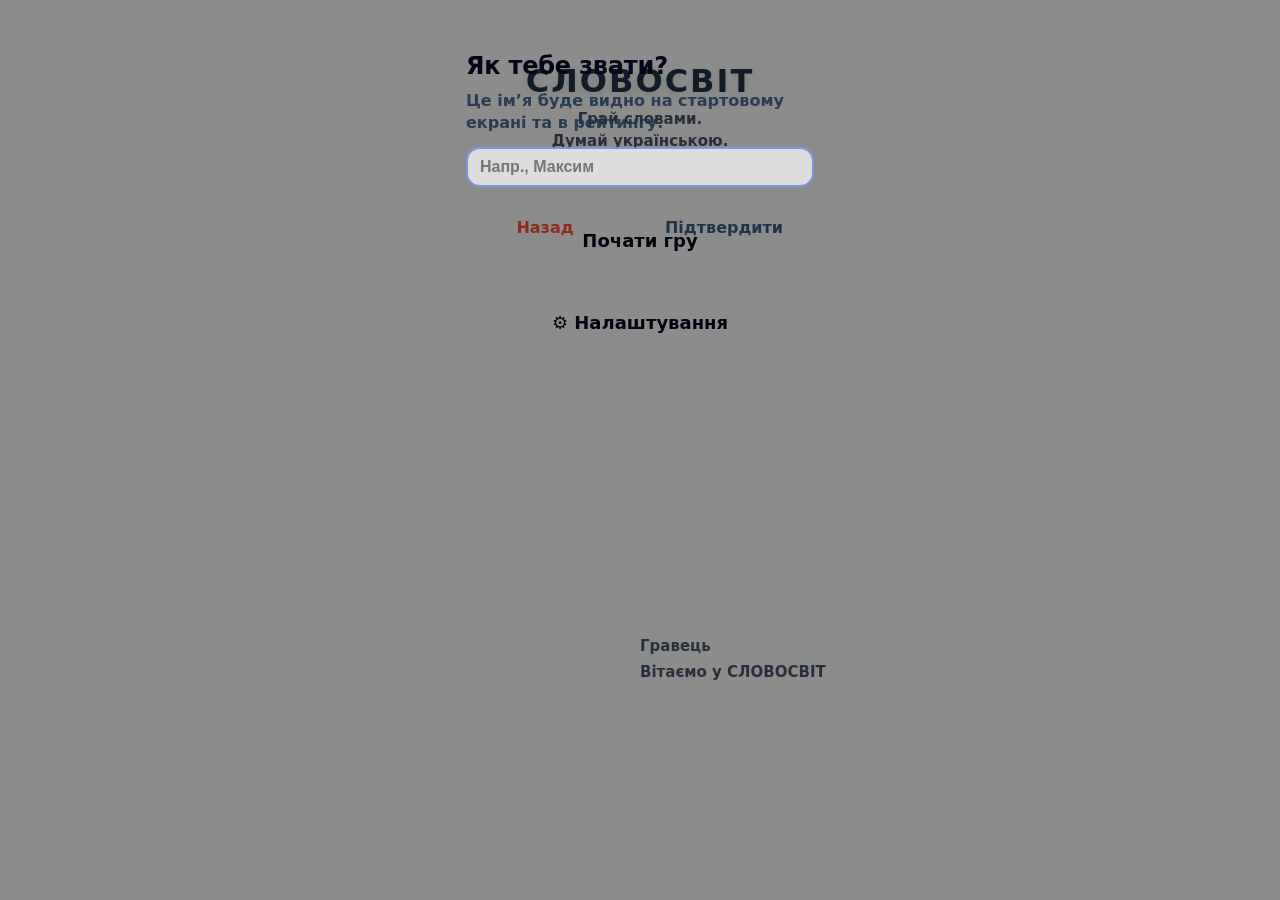
==== index.html @ c2bd30cd "Add files via upload" ====
<!DOCTYPE html>
<html lang="uk">

<head>
  
  <link rel="manifest" href="manifest.json">
  <link rel="icon" href="icon-192-v2.png">
  <link rel="apple-touch-icon" href="icon-192-v2.png">
  <meta name="theme-color" content="#111111">
  <meta name="viewport" content="width=device-width, initial-scale=1, viewport-fit=cover">
  <meta name="mobile-web-app-capable" content="yes">
  <meta name="apple-mobile-web-app-status-bar-style" content="black">
  <meta charset="UTF-8">
  <title>СЛОВОСВІТ</title>
   <link rel="stylesheet" href="./style.css">
</head>

<body>
  <main class="app" aria-label="СЛОВОСВІТ — гра з пошуку слів">
   
    <section id="menu-screen" class="screen active" aria-label="Головне меню">
      <div class="game-wrapper">

       
        <header class="menu-header">
          <div class="ornament ornament-top"></div>

          <h1 class="title">СЛОВОСВІТ</h1>

          <p class="subtitle line1">Грай словами.</p>
          <p class="subtitle line2">Думай українською.</p>
        </header>

        <nav class="menu-actions" aria-label="Меню дій">
          <div class="ornament"></div>

          <button id="startGameBtn" type="button" class="menu-btn primary">Почати гру</button>
          <button id="settingsBtn" type="button" class="menu-btn ghost"><span class="icon">⚙</span>
            Налаштування</button>
          <div class="ornament"></div>

        </nav>


       
        <section class="profile-card" aria-label="Профіль">

          <img src="./assets/ui/house.png" alt="" class="profile-house">

          <div class="profile-text">
            <div class="profile-name" id="playerName">Гравець</div>
            <div class="profile-sub">Вітаємо у СЛОВОСВІТ</div>
          </div>

        </section>


        <div class="ornament ornament-bottom"></div>
      </div>
    </section>



    <section id="game-screen" class="screen">
      <div class="game-wrapper">
       
        <header class="panel top-bar">

          <div class="top-left">
            <button class="menu-btn chip top-mini">Меню</button>
            <ul class="dropdown">
              <li><button id="continueGameBtn" class="btn">▶ Продовжити гру</button></li>
<li><button id="retryLevelBtn" class="btn">🔄 Спробувати ще раз</button></li>
<li><button id="openSettingsFromGameBtn" class="btn">⚙ Налаштування</button></li>
<li><button id="exitBtn" class="exit-btn">🚪 Вийти</button></li>
            </ul>


          </div>
          <div class="level">
            Рівень&nbsp;<strong id="levelNum">1</strong>
          </div>


          <div class="top-right">
            <div class="coins-menu">
              <button class="coins-btn menu-btn chip top-mini">💰 <span id="coins">200</span></button>
              <ul class="dropdown">

<li><button id="continueGameBtnCoins" class="btn">▶ Продовжити гру</button></li>

<li><button id="hintBtn" class="btn">Підказка 1 літера - 40💰</button></li>

<li><button id="hintWordBtn" class="btn">Підказка слово - 100💰</button></li>

<li><button id="shopBtn" class="btn">Магазин</button></li>


</ul>


              <div id="shopModal" class="shop-pop hidden">
                <div class="shop-pop-card">
                  <h3>Гаманець</h3>

                  <div class="shop-list">
                    <button type="button" class="btn shop-pack" data-coins="100">
                      +100 💰
                    </button>

                    <button type="button" class="btn shop-pack" data-coins="500">
                      +500 💰
                    </button>

                    <button type="button" class="btn shop-pack" data-coins="1000">
                      +1000 💰
                    </button>
                  </div>

                  <div class="modal-actions">
                    <button id="closeShopBtn" type="button" class="exit-btn">Вийти</button>

                  </div>



                </div>
              </div>
        </header>

      
        <div class="panel goal" id="goalBlock">
          <div id="goalText" class="goal-row">
            <span class="goal-left">⏱ Знайди <strong>5 слів</strong> за</span>
            <span id="timer" class="goal-timer">02:00</span>
            <span class="goal-right">+50💰</span>
          </div>

        </div>


        <div id="bonusWordNotice" class="bonus-word-notice"></div>
        <div class="goal-ornament" aria-hidden="true">
          <div class="goal-ornament__track">
            ✦ ✦ ✦
            <span class="sep" id="gridSep">•</span>
            ✦ ✦ ✦
          </div>
        </div>

        <div class="game-card">
          <div id="grid" class="grid"></div>
        </div>

        <div class="goal-stats">
          <div class="stat">⭐ Бонусних слів: <strong id="bonusWordsFound">0</strong></div>
          <div class="stat">💰 Монет: <strong id="coinsEarned">0</strong></div>
        </div>


      
        <div class="ad-space">
          <div class="ticker">
            <div class="ticker__track" id="adTickerTrack">
              <span>Ходила на сповідь до священика, навіть не довелось нічого розказувати. Він на мене вже давно
                підписаний.</span>
              <span>Стоять дві блондинки на зупинці, чекають трамвай. Одна каже до іншої: – Ти на який чекаєш? – На 3, а
                ти? – На 6. Тут під’їжджає 63. Блондинки зраділи і одна каже до другої: – Класно поїдемо разом!</span>
              <span>Любий, ти чому нічого не робиш? — Все, що не робиться – все на краще!</span>
              <span>Купила своєму чоловікові костюм-трійку: труси і дві шкарпетки. Люблю його, заразу… балую!</span>
              <span>Я настільки лінивий, що навіть у моєму «списку справ» лише один пункт: «Зробити список
                справ».</span>
              <span>В нашій сім’ї зарядкою займаються лише мобільні телефони…</span>
              <span>Тату у нас сьогодні в школі скорочені батьківські збори. – Що значить скорочені? – Ти, я і
                директор.</span>
            </div>
          </div>
        </div>

      </div>
    </section>

  
    <section id="result-screen" class="screen" aria-label="Результат рівня">
      <div class="game-wrapper">
        <div class="result-wrapper">

          <div class="result-title">
            <div class="result-title-main">🏆 Ви зробили це!</div>
            <div class="result-level-done">Рівень <strong id="resultLevelNum">1</strong> завершено</div>
          </div>

          <div class="result-stats">
            <div class="row"><span>⏱ Час:</span> <strong id="resultTime">00:00</strong></div>
            <div class="row"><span>🔎 Слів знайдено:</span> <strong id="resultFound">0</strong></div>
            <div class="row"><span>💰 Монет отримано:</span> <strong id="resultEarned">0</strong></div>
          </div>

          <div class="result-actions">
            <button id="resultNextBtn" class="menu-btn primary result-big">
              Наступний рівень <strong id="resultNextLevelNum">2</strong>
            </button>
            <button id="resultRetryBtn" class="menu-btn ghost result-secondary">
              Спробувати ще раз (<span id="resultRetryLevelNum">1</span>)
            </button>
            <button id="resultExitBtn" class="exit-btn">Вийти</button>
          </div>

        </div>

        <div class="ad-space"></div>
    </section>

    </main>

    <audio id="bgm" preload="auto"></audio>

    <script type="module" src="./main.js"></script>

  <div id="nameModal" class="modal hidden" role="dialog" aria-modal="true" aria-label="Введіть ім’я">
    <div class="modal-card">
      <h3>Як тебе звати?</h3>
      <p>Це ім’я буде видно на стартовому екрані та в рейтингу.</p>

      <input id="nameInput" type="text" placeholder="Напр., Максим" maxlength="20" />
      <div class="modal-actions">
        <button id="cancelNameBtn" type="button" class="exit-btn">Назад</button>

        <button id="saveNameBtn" class="confirm-btn">Підтвердити</button>
      </div>
    </div>

  </div>

  <div id="howToPlayModal" class="modal hidden" role="dialog" aria-modal="true" aria-label="Як грати">
    <div class="modal-card">
      <h3>Як грати</h3>

      <p><strong>СЛОВОСВІТ</strong> — знайди всі зашифровані слова на полі.</p>

      <p>
        Веди по <strong>сусідніх літерах</strong> (без діагоналей),
        слово може згинатися “змійкою”.
      </p>

      <p>
        <strong>Додаткові слова</strong> дають бонус-монети —
        використай їх на підказки.
      </p>

      <div class="modal-actions">
        <button id="closeHowToPlayBtn" type="button" class="exit-btn">Назад</button>
      </div>
    </div>
  </div>


  <div id="settingsModal" class="modal hidden" role="dialog" aria-modal="true" aria-label="Налаштування">
    <div class="modal-card">
      <h3>Налаштування</h3>
      <p>Налаштуй гру під себе.</p>
      <button id="installBtn" type="button" class="menu-btn ghost">
        📲 Додати на екран
      </button>

      <div class="settings-list">
  <button id="levelsBtn" type="button" class="btn">🎡 Рівні</button>
  <button id="changeNameBtn" type="button" class="btn">🙂 Змінити ім’я</button>
  <button id="soundMenuBtn" type="button" class="btn">🔊 Звуки</button>
  <button id="howToPlayBtn" type="button" class="btn">❓ Як грати</button>
  <button id="progressBtn" type="button" class="btn">💾 Прогрес</button>
</div>


      <div class="modal-actions">
        <button id="closeSettingsBtn" class="exit-btn">Назад</button>

      </div>
    </div>
  </div>
  <div id="progressModal" class="modal hidden">
    <div class="modal-card">
      <h3>Прогрес</h3>

      <div class="settings-list">
        <button id="exportProgressBtn" class="btn">📤 Зберегти прогрес</button>
        <button id="importProgressBtn" class="btn">📥 Завантажити прогрес</button>
        <button id="resetProgressBtn" class="btn">🗑 Скинути прогрес</button>
        <input id="importProgressInput" type="file" accept="application/json,.json" hidden>
      </div>

      <div class="modal-actions">
        <button id="closeProgressModal" class="exit-btn">Назад</button>
      </div>
    </div>
  </div>


  <div id="levelWheelModal" class="modal hidden" role="dialog" aria-modal="true" aria-label="Вибір рівня">
    <div class="modal-card">
      <h3>Рівні</h3>

      <div id="levelWheel" class="level-wheel"></div>

      <div class="modal-actions">
        <button id="closeLevelWheelBtn" type="button" class="exit-btn">Назад</button>
        <button id="confirmLevelBtn" type="button" class="confirm-btn">Підтвердити</button>
      </div>
    </div>
  </div>
  <div id="soundModal" class="modal hidden" role="dialog" aria-modal="true" aria-label="Звуки">
  <div class="modal-card">
    <h3>Звуки</h3>

    <button id="toggleMusicBtn" class="btn">
      🎵 Музика
    </button>

    <div class="volume-block">
      <label>🎵 Гучність музики</label>
      <input type="range" id="musicVolume" min="0" max="1" step="0.05">
    </div>

    <button id="toggleUiSoundBtn" class="btn">
      🔊 Звуки
    </button>

    <div class="volume-block">
      <label>🔊 Гучність звуків</label>
      <input type="range" id="uiVolume" min="0" max="1" step="0.05">
    </div>

    <div class="modal-actions">
     <button id="closeSoundModalBtn" class="exit-btn">Назад</button>
     <button id="exitSoundToMenuBtn" class="menu-btn primary small">Продовжити гру</button>
    </div>

  </div>
</div>

</body>

</html>
---- style.css ----
/* =========================================================
   RESET / BASE
   Базові налаштування для всієї гри
   ========================================================= */

* {
  box-sizing: border-box;
  -webkit-tap-highlight-color: transparent;

}

html {
  overflow-y: scroll;
}

body {
  margin: 0;
  font-family: system-ui, -apple-system, BlinkMacSystemFont, sans-serif;
  background: #ffffff;
  color: #020617;
  overflow-x: hidden;
}




/* =========================================================
   BUTTONS (базовий стиль кнопок)
   ========================================================= */
button {
  border: none;
  font: inherit;
  cursor: pointer;
  background: none;
  color: inherit;
}



.top-mini {
  width: 110px;
  min-width: 110px;
  text-align: center;
  font-variant-numeric: tabular-nums;
}


button:active {
  transform: scale(0.96);
}

/* =========================================================
   APP / SCREENS
   ========================================================= */

.app {
  min-height: 100svh;

}

.screen {
  display: none;
  width: 100%;
  padding: 0;
}

.screen.active {
  display: flex;
  justify-content: center;
  align-items: stretch;
  min-height: 100svh;
}

.coin-fly {
  position: fixed;
  left: 0;
  top: 0;
  z-index: 9999;
  pointer-events: none;

  will-change: transform, opacity;
  transform: translate(0, 0);
}



@media (max-width: 520px) {

  #menu-screen .game-wrapper,
  #game-screen .game-wrapper,
  #result-screen .game-wrapper {
    min-height: 100svh;
    height: 100svh;
  }

  header.panel {
    flex: 0 0 auto;
  }

  .panel.goal {
    flex: 0 0 auto;
  }

  .game-card {
    flex: 1 1 auto;
    display: flex;
    align-items: center;
    justify-content: center;
  }

  .ad-space {
    flex: 0 0 56px;
  }
}

.goal-reward {
  margin-left: 8px;
  font-weight: 800;
  color: #1f334a;
  opacity: 0.9;
}


@media (min-width: 521px) {

  #menu-screen .game-wrapper,
  #game-screen .game-wrapper,
  #result-screen .game-wrapper {
    height: min(92svh, 760px);
    max-height: min(92svh, 760px);
  }

  header.panel {
    flex: 0 0 auto;
  }

  .panel.goal {
    flex: 0 0 auto;
  }

  .goal-stats {
    flex: 0 0 auto;
  }

  .ad-space {
    flex: 0 0 56px;
  }

  .game-card {
    flex: 1 1 auto;
    display: flex;
    align-items: center;
    justify-content: center;
  }
}



/* =========================================================
   TOP BAR
   ========================================================= */
header.panel {
  padding: 14px;

  display: flex;
  align-items: center;
  justify-content: space-between;
}

.top-left,
.top-right {
  display: flex;
  align-items: center;
  gap: 10px;
  position: relative;
}

/* =========================================================
   DROPDOWN MENUS
   ========================================================= */

.dropdown {
  position: absolute;
  top: calc(100% + 10px);

  background: url("./assets/ui/Menu_Finish1.png") center / 100% 100% no-repeat;
  border: none;
  border-radius: 22px;

  padding: 14px 14px;
  list-style: none;
  margin: 0;

  box-shadow: 0 18px 36px rgba(0, 0, 0, 0.22);
  z-index: 9999;


  width: clamp(240px, 72vw, 340px);

  opacity: 0;
  transform: translateY(-6px);
  pointer-events: none;
  transition: opacity 0.12s ease, transform 0.12s ease;
}

.dropdown .exit-btn {
  width: 160px;
  margin-top: 6px;
}



.top-left.open>.dropdown {
  left: 0;
  opacity: 1;
  transform: translateY(0);
  pointer-events: auto;
}

.coins-menu.open>.dropdown {
  right: 0;
  opacity: 1;
  transform: translateY(0);
  pointer-events: auto;
}

.dropdown li {
  margin: 4px 0;
}

/* =========================================================
   GOAL (ціль рівня)
   ========================================================= */

.panel.goal {
  padding: 10px 16px;
  background: transparent;
  border: none;
}

/* =========================================================
   GOAL ORNAMENT TICKER (бігуча стрічка орнаменту)
   ========================================================= */

.goal-ornament {
  height: 16px;
  margin-top: 4px;
  overflow: hidden;
  opacity: 0.35;
  position: relative;
  z-index: 1;
  pointer-events: none;
}

.goal-ornament__track {
  white-space: nowrap;
  will-change: transform;
  animation: goalOrnamentMove 9s linear infinite;
  padding-left: 100%;
  font-weight: 900;
  letter-spacing: 2px;
  color: #1f334a;
}

.goal-ornament__track .sep {
  margin: 0 18px;
  opacity: 0.6;
}

@keyframes goalOrnamentMove {
  0% {
    transform: translateX(0);
  }

  100% {
    transform: translateX(-100%);
  }
}


.panel.goal:has(#goalText:not(:empty)) .goal-ornament,
.panel.goal:has(#bonusWordNotice.show) .goal-ornament {
  opacity: 0;
}


.goal #goalText {
  transition: opacity 0.3s ease;
}

.goal-done {
  display: inline-block;
  white-space: normal;

  line-height: 1.1;
  max-width: 100%;
}

@media (max-width: 520px) {
  .panel.goal {
    font-size: 15px;
    min-height: 48px;

  }

  .goal-done {
    display: block;
  }
}

@media (max-width: 520px) {
  .goal-stats {
    font-size: 13px;
  }
}


.panel.goal {
  transition: opacity .25s ease;
}

.goal-msg {
  margin-left: 6px;
  font-weight: 900;
  color: #1f334a;
}

.goal-row {
  display: inline-flex;
  align-items: center;
  justify-content: center;
  gap: 2px;
  white-space: nowrap;
}


.goal-left,
.goal-right {
  white-space: nowrap;
}

.goal-left {
  margin-right: 0;
}

.goal-right {
  margin-left: 0;
}




.goal-timer {
  width: 46px;

  text-align: center;
  font-variant-numeric: tabular-nums;
  font-weight: 900;
  color: #1f334a;
}


.bonus-word-notice {
  height: 30px;
  min-height: 30px;

  display: flex;
  align-items: center;
  justify-content: center;

  text-align: center;
  font-size: 16px;
  font-weight: 800;
  line-height: 1;

  color: #1f334a;
  opacity: 0;
  transition: opacity .2s ease;

  overflow: hidden;
  white-space: nowrap;
  text-overflow: ellipsis;
}

.goal-stats {
  display: grid;

  grid-template-columns: 1fr 1fr;

  gap: 10px;
  padding: 6px 14px 10px;
  font-size: 14px;
  font-weight: 800;
  color: #1f334a;
  opacity: 0.92;
}

.goal-stats .stat {
  width: 170px;
  height: 38px;
  margin: 0 auto;

  display: flex;
  align-items: center;
  justify-content: center;

  background: url("./assets/ui/goal-stats.png") no-repeat center/100% 100%;

  font-weight: 900;
  color: #1f334a;

  white-space: nowrap;
}



.bonus-word-notice.show {
  opacity: 1;
  text-shadow:
    0 0 6px rgba(37, 99, 235, 0.35),
    0 0 12px rgba(37, 99, 235, 0.25);
}



/* =========================================================
   GRID (ігрове поле)
   ========================================================= */

.game-card {
  flex: 1 1 auto;
  display: flex;
  align-items: center;
  justify-content: center;
  touch-action: none;
}

.grid {
  display: grid;
  place-content: center;
  max-width: 100%;
  max-height: 100%;
  margin: auto;
}



.cell {
  aspect-ratio: 1 / 1;
  border-radius: 14px;
  background: #efe4cf;
  display: flex;
  align-items: center;
  justify-content: center;
  font-size: 20px;
  font-weight: 700;

  user-select: none;
  -webkit-user-select: none;
  touch-action: none;
}


.cell.active,
.cell.hint {
  background: linear-gradient(135deg, #facc15, #fde68a);
}

.cell.locked {
  background: linear-gradient(135deg, #38bdf8, #2563eb);
}

/* =========================================================
   MENU SCREEN
   ========================================================= */

#menu-screen .game-wrapper {
  padding: 16px;
}

#menu-screen h1 {
  font-size: 32px;
  margin: 18px 0 10px;
  text-align: center;
  letter-spacing: 2px;
  font-weight: 900;
  color: #1f334a;
  text-transform: uppercase;
  text-shadow:
    0 1px 0 rgba(255, 255, 255, 0.6),
    0 3px 8px rgba(0, 0, 0, 0.12);
}

.menu-header {
  text-align: center;
  padding-top: 28px;

}

.subtitle {
  margin: 4px 0;
  font-size: 15px;
  font-weight: 600;
  color: #475569;
}

.subtitle.line1 {
  margin-top: 6px;
}

.subtitle.line2 {
  margin-top: 2px;
}


#menu-screen nav {
  display: flex;
  flex-direction: column;
  gap: 18px;
  padding: 36px 0 0;
  flex: 1;

}

/* =========================================================
   MENU BUTTONS (menu-btn variants)
   ========================================================= */

.menu-btn {
  display: block;
  width: 82%;
  margin: 0 auto;

  border-radius: 32px;
  padding: 0;

  height: 64px;

  font-size: 18px;
  font-weight: 800;

  background-size: 100% 100%;
  background-repeat: no-repeat;

  box-shadow: none;
}

.menu-btn.small {
  height: 52px;
  font-size: 16px;
}

.menu-btn.primary {
  background: url("./assets/ui/btn_primary_normal.png") no-repeat center;
  background-size: 100% 100%;

  border: none;
  border-radius: 28px;
  overflow: hidden;
}

.menu-btn.primary:active {
  background: url("./assets/ui/btn_primary_pressed.png") no-repeat center/100% 100%;
}

.menu-btn.primary:disabled {
  background: url("./assets/ui/btn_primary_disabled.png") no-repeat center/100% 100%;
}

.menu-btn.secondary {
  background: linear-gradient(180deg, #1b4aa8, #0f2f74);
  color: #ffffff;
  opacity: 0.95;
}

.menu-btn.ghost {
  background: url("./assets/ui/btn_secondary_normal.png") no-repeat center;
  background-size: 100% 100%;

  border: none;
  border-radius: 28px;
  overflow: hidden;
}

.menu-btn.ghost:active {
  background: url("./assets/ui/btn_secondary_pressed.png") no-repeat center/100% 100%;
}

.menu-btn.ghost:disabled {
  background: url("./assets/ui/btn_secondary_disabled.png") no-repeat center/100% 100%;
}

.hidden {
  display: none !important;
}

#levelWheelWrap:not(.hidden) {
  pointer-events: auto;
}

.modal {
  position: fixed;
  inset: 0;
  background: rgba(0, 0, 0, 0.45);

  display: flex;
  align-items: flex-start;

  justify-content: center;

  padding-top: 24px;

  z-index: 1000;
}

.modal-card {
  width: 100%;
  max-width: 380px;
  max-height: 85vh;
  overflow-y: auto;
  scrollbar-width: none;

  background: url("./assets/ui/Menu_Finish1.png") no-repeat center;
  background-size: 100% 100%;

  border: none;
  border-radius: 34px;
  overflow: hidden;

  padding: 22px 16px;
}

.modal-card::-webkit-scrollbar {
  display: none;
}

.modal-card h3 {
  margin: 6px 0 10px;
  font-size: 24px;
  font-weight: 900;
  letter-spacing: -0.2px;
}

.modal-card p {
  margin: 0 0 14px;
  color: #1f334a;
  opacity: 0.9;
  font-weight: 650;
  line-height: 1.35;
}



.modal-card input {
  width: 100%;
  height: 40px;
  border-radius: 14px;
  border: 2px solid rgba(212, 196, 169, 0.95);
  background: rgba(255, 255, 255, 0.7);
  padding: 0 12px;
  font-size: 16px;
  font-weight: 700;
  outline: none;
}

.modal-card input:focus {
  border-color: rgba(37, 99, 235, 0.55);
}

.settings-list {
  display: flex;
  flex-direction: column;
  gap: 14px;
  margin-top: 12px;
}



.ad-space {
  background: transparent;
  background-size: 100% auto;
  flex: 0 0 56px;
  height: 56px;
  min-height: 56px;
}


/* =========================================================
   MODAL ACTION BUTTONS
   Фікс контрасту кнопки "Далі" в модалці
   ========================================================= */

.modal-actions {
  margin-top: 14px;
  display: flex;
  gap: 10px;
  align-items: center;
}

.ticker {
  height: 100%;
  display: flex;
  align-items: center;
  overflow: hidden;
  border-top: 2px solid rgba(212, 196, 169, 0.9);
  background: transparent;
}

.ticker__track {
  white-space: nowrap;
  will-change: transform;
  animation: tickerMove 99s linear infinite;
  font-weight: 800;
  color: #1f334a;
  padding-left: 100%;
}

.ticker__track span {
  display: inline-block;
  margin-right: 240px;

}

@keyframes tickerMove {
  0% {
    transform: translateX(0);
  }

  100% {
    transform: translateX(-100%);
  }
}

/* =========================================================
   SHOP MODAL STYLES (як у меню)
   ========================================================= */
.shop-list {
  display: flex;
  flex-direction: column;
  gap: 6px;
  margin-top: 12px;
  margin-bottom: 12px;
}

.shop-pack {
  white-space: normal;
  font-size: 15px;
  line-height: 1.25;
  padding: 0 16px;
  text-align: center;
}

.shop-pack:active {
  transform: scale(0.96);
}

.shop-status {
  text-align: center;
  font-size: 14px;
  font-weight: 600;
  color: #475569;
  margin-bottom: 16px;
}

.muted {
  color: #475569;
  opacity: 0.8;
  font-size: 14px;
  margin-bottom: 20px;
}

/* =========================================================
   LEVEL WHEEL (барабан рівнів)
   ========================================================= */
.level-wheel {
  display: flex;
  gap: 12px;
  padding: 12px 8px;

  max-width: 100%;
  overflow-x: auto;
  overflow-y: hidden;

  scroll-behavior: smooth;
  -webkit-overflow-scrolling: touch;
  touch-action: pan-x;

  pointer-events: auto;
}


.level-wheel.hidden {
  display: none;
}

.level-wheel button {
  min-width: 52px;
  height: 46px;
  transition: transform .18s ease, opacity .18s ease;
  background: url("./assets/ui/btn_normal.png") no-repeat center;
  background-size: 100% 100%;

  border: none;
  border-radius: 16px;

  font-weight: 900;
  color: #1f334a;
}

.level-wheel button:hover {
  background: url("./assets/ui/btn_hover.png") no-repeat center/100% 100%;
}

.level-wheel button.current {
  transform: scale(1.35);
  background: url("./assets/ui/btn_pressed.png") no-repeat center/100% 100%;
  color: #fff;
  z-index: 2;
}

.level-wheel button.locked {
  opacity: .35;
  filter: grayscale(1);
}

.level-wheel button.shake {
  animation: shakeBtn 0.35s ease;
}

@keyframes shakeBtn {
  0% {
    transform: translateX(0);
  }

  20% {
    transform: translateX(-6px);
  }

  40% {
    transform: translateX(6px);
  }

  60% {
    transform: translateX(-5px);
  }

  80% {
    transform: translateX(5px);
  }

  100% {
    transform: translateX(0);
  }
}

.level-wheel button.current {
  transform: scale(1.2);
  background: url("./assets/ui/btn_pressed.png") no-repeat center/100% 100%;
  color: #fff;
  border: none;
}


/* =========================
   RESULT SCREEN
   ========================= */
.result-wrapper {
  flex: 1;
  width: 100%;
  padding: 20px 16px;

  display: flex;
  flex-direction: column;
  align-items: center;
  justify-content: center;

  text-align: center;
}

#result-screen .game-wrapper {
  width: 100%;
  max-width: 420px;

  min-height: 100%;
  height: auto;
  flex: 1;

  background: url("./assets/ui/Menu_Finish.png") no-repeat center top;
  background-size: 100% 100%;

  border-radius: 28px;
  overflow: hidden;

  display: flex;
  flex-direction: column;
}

.result-title {
  font-size: 24px;
  font-weight: 1000;
  text-align: center;
  color: #1f334a;
  margin-bottom: 12px;
}

.result-stats {
  display: flex;
  flex-direction: column;
  gap: 16px;
  margin: 24px 0 28px;
  width: 100%;
}

.result-stats .row {
  display: flex;
  align-items: center;
  justify-content: center;

  width: 92%;
  margin: 0 auto;

  background: url("./assets/ui/goal-stats.png") no-repeat center/100% 100%;

  min-height: 48px;
  padding: 0 16px;

  font-weight: 900;
  color: #1f334a;

  gap: 10px;
}


.result-stats .row span:first-child {
  margin-right: 14px;
}


.result-stats .row strong {
  min-width: 36px;
  text-align: left;
}


#resultNextBtn {
  box-shadow: none;
}


.shop-pop {
  position: absolute;
  top: calc(100% + 10px);
  right: 0;
  z-index: 100;

  display: block;

  background: none;
  padding: 0;
}

.shop-pop-card {
  width: 320px;
  max-height: 70vh;
  overflow: auto;

  background: url("./assets/ui/Menu_Finish1.png") no-repeat center;
  background-size: 100% 100%;

  border-radius: 26px;
  padding: 18px 14px;

  display: flex;
  flex-direction: column;
  gap: 10px;
}

.shop-pop-card>* {
  margin: 0;
}

.shop-list {
  margin: 0;
}

/* =========================================================
   UNIFY BUTTONS (single system)
   ========================================================= */

.btn {
  width: 100%;
  margin: 0 auto;
  height: 48px;
  text-align: center;
  gap: 8px;

  background: url("./assets/ui/btn_modals.png") no-repeat center;
  background-size: 100% 100%;

  border: none;
  border-radius: 26px;
  overflow: hidden;

  font-weight: 800;
  color: #1f334a;

  display: flex;
  align-items: center;
  justify-content: center;
}

.btn:active {
  transform: scale(0.98);
}

/* =========================================================
   EXIT BUTTON (one style, everywhere)
   ========================================================= */
   /* =========================================================
   CONFIRM BUTTON
   ========================================================= */

.confirm-btn {

  min-width: 180px;
  height: 52px;

  padding: 0 22px;

  background: url("./assets/ui/btn_confirm_normal.png") no-repeat center;
  background-size: 100% 100%;

  border: none;
  border-radius: 28px;
  overflow: hidden;

  font-weight: 900;
  font-size: 16px;
  color: #1f334a;

  display:flex;
  align-items:center;
  justify-content:center;
}

.confirm-btn:active {
  background: url("./assets/ui/btn_confirm_pressed.png") no-repeat center/100% 100%;
}

.confirm-btn:disabled {
  background: url("./assets/ui/btn_confirm_disabled.png") no-repeat center/100% 100%;
}

.exit-btn {
  width: 180px;
  height: 52px;

  background: url("./assets/ui/btn_exit_normal.png") no-repeat center;
  background-size: 100% 100%;

  border: none;
  border-radius: 28px;
  overflow: hidden;

  font-weight: 900;
  font-size: 16px;
  color: #8a2c1e;
}

.exit-btn:active {
  background: url("./assets/ui/btn_exit_pressed.png") no-repeat center/100% 100%;
}

.exit-btn:disabled {
  background: url("./assets/ui/btn_exit_disabled.png") no-repeat center/100% 100%;
}

.top-mini {
  width: 96px;
  height: 40px;

  display: flex;
  align-items: center;
  justify-content: center;

  font-size: 14px;
  font-weight: 900;

  border-radius: 999px;
  text-align: center;
  font-variant-numeric: tabular-nums;
}

.modal-actions .exit-btn {
  margin-right: auto;
}

/* ================================
   MENU BACKGROUND (single image)
   ================================ */

#menu-screen .game-wrapper {
  width: 100%;
  max-width: 420px;
  min-height: 100%;
  height: auto;
  flex: 1;

  background: url("./assets/ui/menu_bg.png") no-repeat center top;
  background-size: 100% 100%;

  border-radius: 28px;
  overflow: hidden;

  display: flex;
  flex-direction: column;
}



.profile-card {
  position: relative;
  width: 100%;
  height: 170px;


  margin-top: 62px;

  display: flex;
  align-items: center;
  justify-content: center;
}


.profile-house {
  --houseW: clamp(150px, 36vw, 240px);
  width: var(--houseW);
  height: auto;

  position: absolute;
  left: 50%;
  top: 50%;

  transform: translate(calc(-1 * (var(--houseW) + 1px)), -50%);
}


.profile-text {
  position: absolute;
  left: 50%;

  top: 50%;
  transform: translateY(-50%);


  display: flex;
  flex-direction: column;

  align-items: flex-start;

  text-align: left;

}

.profile-name,
.profile-sub {
  margin: 4px 0;
  font-size: 15px;
  font-weight: 600;
  color: #475569;
}

/* ================================
   GAME BACKGROUND
   ================================ */

#game-screen .game-wrapper {
  width: 100%;
  max-width: 420px;
  min-height: 100%;
  height: auto;
  flex: 1;

  background: url("./assets/ui/game_bg.png") no-repeat center top;
  background-size: 100% 100%;

  border-radius: 28px;
  overflow: hidden;

  display: flex;
  flex-direction: column;
}

.level {
  width: 150px;
  height: 46px;

  display: flex;
  align-items: center;
  justify-content: center;

  background: url("./assets/ui/Level_normal.png") no-repeat center/100% 100%;

  font-weight: 900;
  color: #1f334a;
}

.section-divider {
  height: 2px;
  margin: 6px 14px;
  background: rgba(212, 196, 169, 0.8);
  border-radius: 2px;
  opacity: 0.6;
}



.top-bar {
  overflow: visible;
}


.menu-btn.chip,
.coins-btn.chip {
  background: url("./assets/ui/chip_normal.png") no-repeat center;
  background-size: 100% 100%;
  border: none;
  border-radius: 999px;
  overflow: hidden;

  height: 40px;
  min-width: 124px;

  padding: 0 18px;

  display: inline-flex;
  align-items: center;
  justify-content: center;
  gap: 10px;

  color: #fff;
  font-weight: 800;
}


.coins-btn .coins-value {
  min-width: 4ch;

  text-align: center;
  font-variant-numeric: tabular-nums;
}


.level-badge {
  background: url("./assets/ui/Level_normal.png") no-repeat center;
  background-size: 100% 100%;
  border: none;
  border-radius: 999px;
  overflow: hidden;

  height: 44px;
  min-width: 220px;
  padding: 0 18px;

  display: inline-flex;
  align-items: center;
  justify-content: center;

  color: #1f334a;
  font-weight: 900;
}


.dropdown {
  z-index: 50;
}

.result-actions {
  display: flex;
  flex-direction: column;
  align-items: center;
  gap: 16px;
  width: 100%;
}

.result-actions .menu-btn {
  width: 92%;
}

.result-actions .exit-btn {
  margin-top: 6px;
}



.result-title-main {
  font-size: 24px;
  font-weight: 1000;
  color: #1f334a;
}

.result-level-done {
  margin-top: 6px;
  font-size: 15px;
  font-weight: 700;
  opacity: 0.8;
}


.result-big {
  height: 64px;
  font-size: 18px;
}


.result-secondary {
  opacity: 0.85;
}


.result-actions .exit-btn {
  margin-top: 18px;
  opacity: 0.85;
}

@media (max-width: 520px) {
  .result-wrapper {
    padding: 16px 12px;
  }

  .result-stats {
    margin: 18px 0 22px;
  }

  .result-actions {
    gap: 12px;
  }

  .result-actions .exit-btn {
    margin-top: 10px;
  }
}

@keyframes trophyPop {
  0% {
    transform: scale(0.7);
    opacity: 0;
  }

  60% {
    transform: scale(1.1);
    opacity: 1;
  }

  100% {
    transform: scale(1);
  }
}

.result-title-main {
  animation: trophyPop .5s ease;
}
.settings-list input[type="range"]{
  width:100%;
  margin-top:6px;
  margin-bottom:12px;
}
.volume-block{
margin:8px 0 14px;
}

.volume-block input{
width:100%;
}
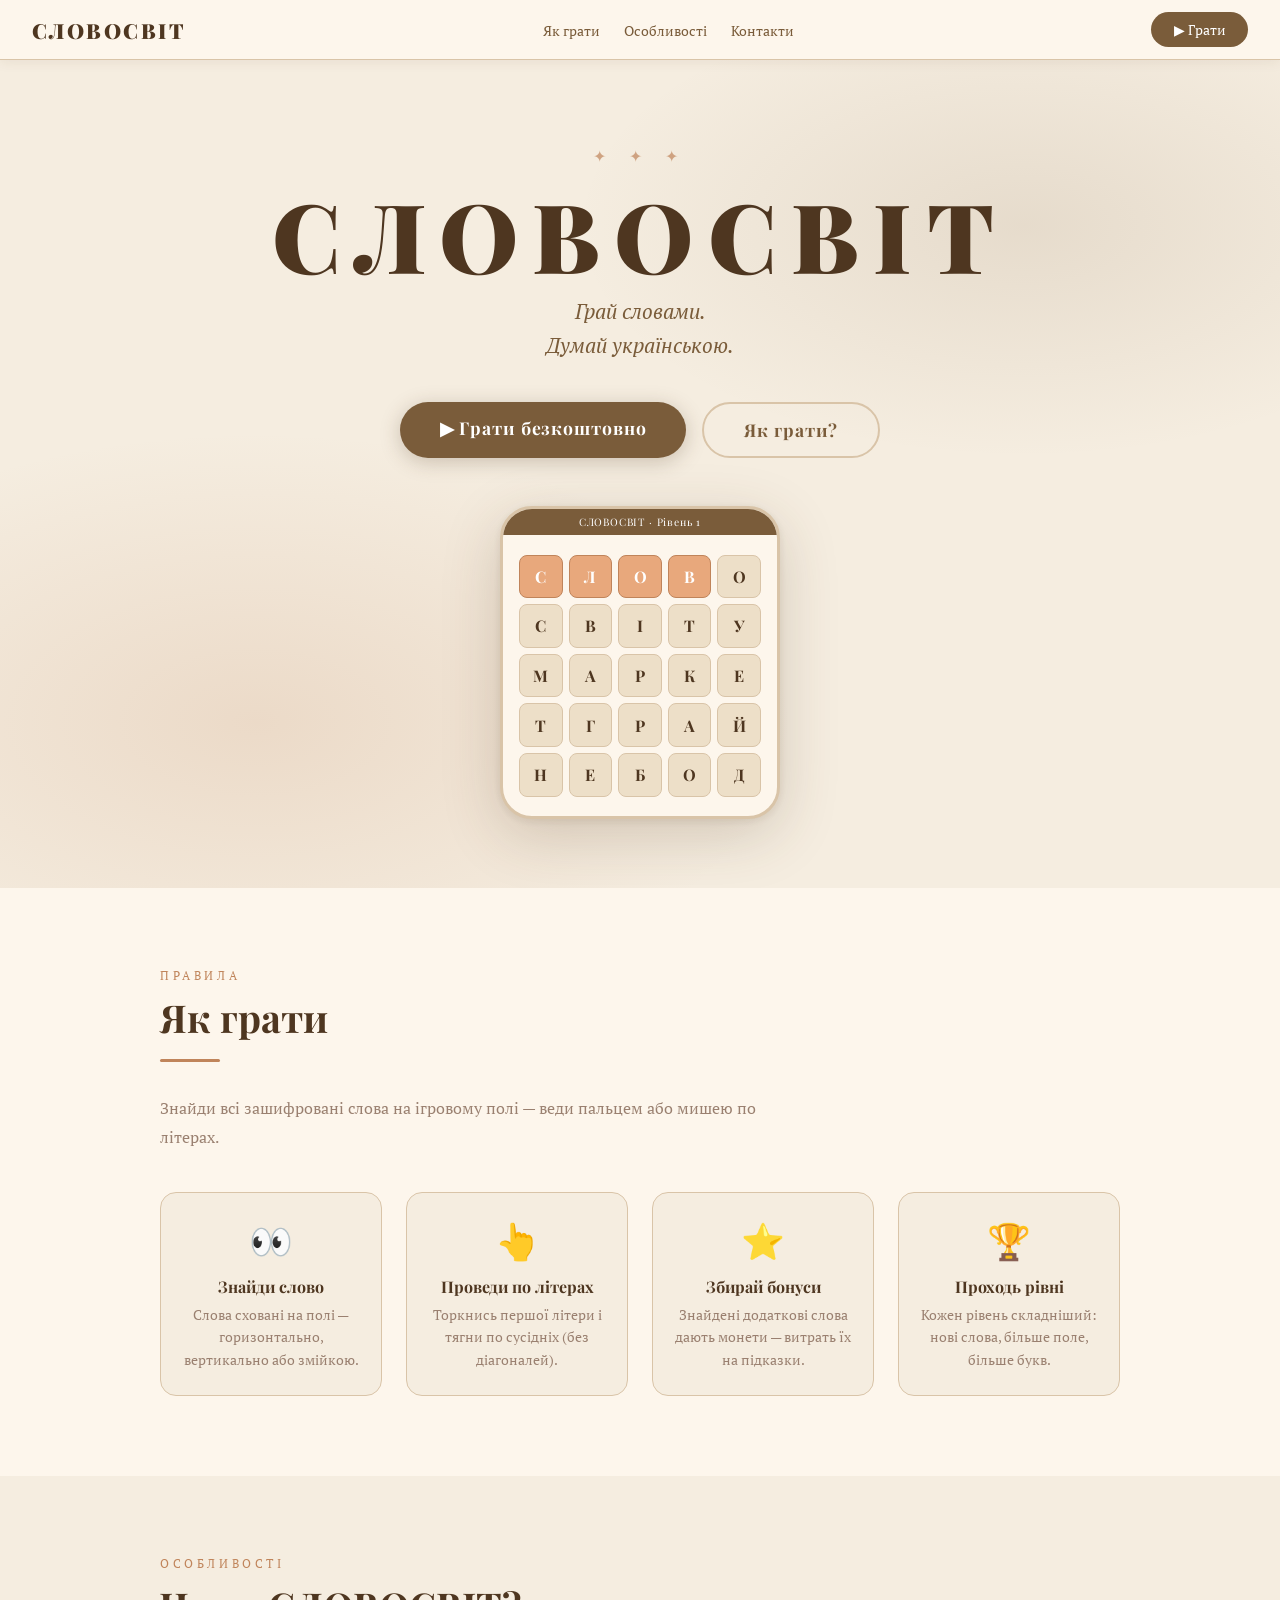
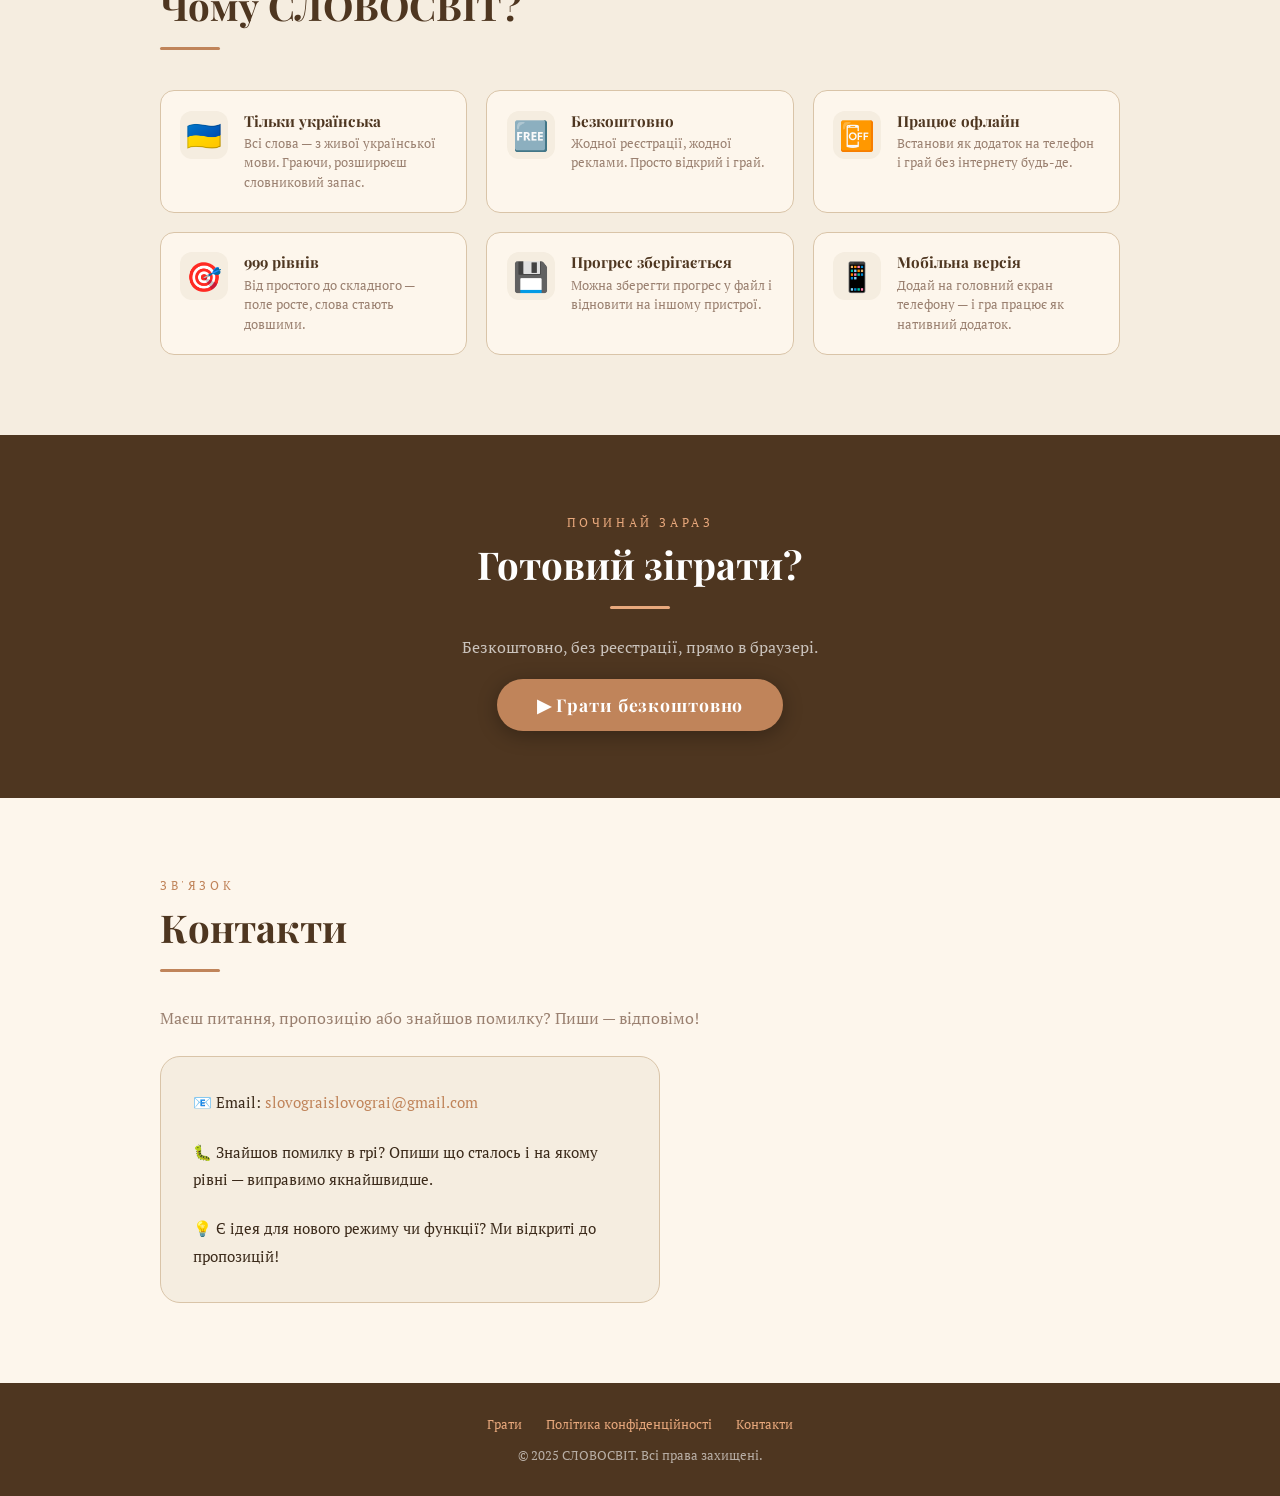
==== commit 76700884: "Add files via upload" ====
--- a/index.html
+++ b/index.html
@@ -1,343 +1,517 @@
-<!DOCTYPE html>
-<html lang="uk">
-
-<head>
-  
-  <link rel="manifest" href="manifest.json">
-  <link rel="icon" href="icon-192-v2.png">
-  <link rel="apple-touch-icon" href="icon-192-v2.png">
-  <meta name="theme-color" content="#111111">
-  <meta name="viewport" content="width=device-width, initial-scale=1, viewport-fit=cover">
-  <meta name="mobile-web-app-capable" content="yes">
-  <meta name="apple-mobile-web-app-status-bar-style" content="black">
-  <meta charset="UTF-8">
-  <title>СЛОВОСВІТ</title>
-   <link rel="stylesheet" href="./style.css">
-</head>
-
-<body>
-  <main class="app" aria-label="СЛОВОСВІТ — гра з пошуку слів">
-   
-    <section id="menu-screen" class="screen active" aria-label="Головне меню">
-      <div class="game-wrapper">
-
-       
-        <header class="menu-header">
-          <div class="ornament ornament-top"></div>
-
-          <h1 class="title">СЛОВОСВІТ</h1>
-
-          <p class="subtitle line1">Грай словами.</p>
-          <p class="subtitle line2">Думай українською.</p>
-        </header>
-
-        <nav class="menu-actions" aria-label="Меню дій">
-          <div class="ornament"></div>
-
-          <button id="startGameBtn" type="button" class="menu-btn primary">Почати гру</button>
-          <button id="settingsBtn" type="button" class="menu-btn ghost"><span class="icon">⚙</span>
-            Налаштування</button>
-          <div class="ornament"></div>
-
-        </nav>
-
-
-       
-        <section class="profile-card" aria-label="Профіль">
-
-          <img src="./assets/ui/house.png" alt="" class="profile-house">
-
-          <div class="profile-text">
-            <div class="profile-name" id="playerName">Гравець</div>
-            <div class="profile-sub">Вітаємо у СЛОВОСВІТ</div>
-          </div>
-
-        </section>
-
-
-        <div class="ornament ornament-bottom"></div>
-      </div>
-    </section>
-
-
-
-    <section id="game-screen" class="screen">
-      <div class="game-wrapper">
-       
-        <header class="panel top-bar">
-
-          <div class="top-left">
-            <button class="menu-btn chip top-mini">Меню</button>
-            <ul class="dropdown">
-              <li><button id="continueGameBtn" class="btn">▶ Продовжити гру</button></li>
-<li><button id="retryLevelBtn" class="btn">🔄 Спробувати ще раз</button></li>
-<li><button id="openSettingsFromGameBtn" class="btn">⚙ Налаштування</button></li>
-<li><button id="exitBtn" class="exit-btn">🚪 Вийти</button></li>
-            </ul>
-
-
-          </div>
-          <div class="level">
-            Рівень&nbsp;<strong id="levelNum">1</strong>
-          </div>
-
-
-          <div class="top-right">
-            <div class="coins-menu">
-              <button class="coins-btn menu-btn chip top-mini">💰 <span id="coins">200</span></button>
-              <ul class="dropdown">
-
-<li><button id="continueGameBtnCoins" class="btn">▶ Продовжити гру</button></li>
-
-<li><button id="hintBtn" class="btn">Підказка 1 літера - 40💰</button></li>
-
-<li><button id="hintWordBtn" class="btn">Підказка слово - 100💰</button></li>
-
-<li><button id="shopBtn" class="btn">Магазин</button></li>
-
-
-</ul>
-
-
-              <div id="shopModal" class="shop-pop hidden">
-                <div class="shop-pop-card">
-                  <h3>Гаманець</h3>
-
-                  <div class="shop-list">
-                    <button type="button" class="btn shop-pack" data-coins="100">
-                      +100 💰
-                    </button>
-
-                    <button type="button" class="btn shop-pack" data-coins="500">
-                      +500 💰
-                    </button>
-
-                    <button type="button" class="btn shop-pack" data-coins="1000">
-                      +1000 💰
-                    </button>
-                  </div>
-
-                  <div class="modal-actions">
-                    <button id="closeShopBtn" type="button" class="exit-btn">Вийти</button>
-
-                  </div>
-
-
-
-                </div>
-              </div>
-        </header>
-
-      
-        <div class="panel goal" id="goalBlock">
-          <div id="goalText" class="goal-row">
-            <span class="goal-left">⏱ Знайди <strong>5 слів</strong> за</span>
-            <span id="timer" class="goal-timer">02:00</span>
-            <span class="goal-right">+50💰</span>
-          </div>
-
-        </div>
-
-
-        <div id="bonusWordNotice" class="bonus-word-notice"></div>
-        <div class="goal-ornament" aria-hidden="true">
-          <div class="goal-ornament__track">
-            ✦ ✦ ✦
-            <span class="sep" id="gridSep">•</span>
-            ✦ ✦ ✦
-          </div>
-        </div>
-
-        <div class="game-card">
-          <div id="grid" class="grid"></div>
-        </div>
-
-        <div class="goal-stats">
-          <div class="stat">⭐ Бонусних слів: <strong id="bonusWordsFound">0</strong></div>
-          <div class="stat">💰 Монет: <strong id="coinsEarned">0</strong></div>
-        </div>
-
-
-      
-        <div class="ad-space">
-          <div class="ticker">
-            <div class="ticker__track" id="adTickerTrack">
-              <span>Ходила на сповідь до священика, навіть не довелось нічого розказувати. Він на мене вже давно
-                підписаний.</span>
-              <span>Стоять дві блондинки на зупинці, чекають трамвай. Одна каже до іншої: – Ти на який чекаєш? – На 3, а
-                ти? – На 6. Тут під’їжджає 63. Блондинки зраділи і одна каже до другої: – Класно поїдемо разом!</span>
-              <span>Любий, ти чому нічого не робиш? — Все, що не робиться – все на краще!</span>
-              <span>Купила своєму чоловікові костюм-трійку: труси і дві шкарпетки. Люблю його, заразу… балую!</span>
-              <span>Я настільки лінивий, що навіть у моєму «списку справ» лише один пункт: «Зробити список
-                справ».</span>
-              <span>В нашій сім’ї зарядкою займаються лише мобільні телефони…</span>
-              <span>Тату у нас сьогодні в школі скорочені батьківські збори. – Що значить скорочені? – Ти, я і
-                директор.</span>
-            </div>
-          </div>
-        </div>
-
-      </div>
-    </section>
-
-  
-    <section id="result-screen" class="screen" aria-label="Результат рівня">
-      <div class="game-wrapper">
-        <div class="result-wrapper">
-
-          <div class="result-title">
-            <div class="result-title-main">🏆 Ви зробили це!</div>
-            <div class="result-level-done">Рівень <strong id="resultLevelNum">1</strong> завершено</div>
-          </div>
-
-          <div class="result-stats">
-            <div class="row"><span>⏱ Час:</span> <strong id="resultTime">00:00</strong></div>
-            <div class="row"><span>🔎 Слів знайдено:</span> <strong id="resultFound">0</strong></div>
-            <div class="row"><span>💰 Монет отримано:</span> <strong id="resultEarned">0</strong></div>
-          </div>
-
-          <div class="result-actions">
-            <button id="resultNextBtn" class="menu-btn primary result-big">
-              Наступний рівень <strong id="resultNextLevelNum">2</strong>
-            </button>
-            <button id="resultRetryBtn" class="menu-btn ghost result-secondary">
-              Спробувати ще раз (<span id="resultRetryLevelNum">1</span>)
-            </button>
-            <button id="resultExitBtn" class="exit-btn">Вийти</button>
-          </div>
-
-        </div>
-
-        <div class="ad-space"></div>
-    </section>
-
-    </main>
-
-    <audio id="bgm" preload="auto"></audio>
-
-    <script type="module" src="./main.js"></script>
-
-  <div id="nameModal" class="modal hidden" role="dialog" aria-modal="true" aria-label="Введіть ім’я">
-    <div class="modal-card">
-      <h3>Як тебе звати?</h3>
-      <p>Це ім’я буде видно на стартовому екрані та в рейтингу.</p>
-
-      <input id="nameInput" type="text" placeholder="Напр., Максим" maxlength="20" />
-      <div class="modal-actions">
-        <button id="cancelNameBtn" type="button" class="exit-btn">Назад</button>
-
-        <button id="saveNameBtn" class="confirm-btn">Підтвердити</button>
-      </div>
-    </div>
-
-  </div>
-
-  <div id="howToPlayModal" class="modal hidden" role="dialog" aria-modal="true" aria-label="Як грати">
-    <div class="modal-card">
-      <h3>Як грати</h3>
-
-      <p><strong>СЛОВОСВІТ</strong> — знайди всі зашифровані слова на полі.</p>
-
-      <p>
-        Веди по <strong>сусідніх літерах</strong> (без діагоналей),
-        слово може згинатися “змійкою”.
-      </p>
-
-      <p>
-        <strong>Додаткові слова</strong> дають бонус-монети —
-        використай їх на підказки.
-      </p>
-
-      <div class="modal-actions">
-        <button id="closeHowToPlayBtn" type="button" class="exit-btn">Назад</button>
-      </div>
-    </div>
-  </div>
-
-
-  <div id="settingsModal" class="modal hidden" role="dialog" aria-modal="true" aria-label="Налаштування">
-    <div class="modal-card">
-      <h3>Налаштування</h3>
-      <p>Налаштуй гру під себе.</p>
-      <button id="installBtn" type="button" class="menu-btn ghost">
-        📲 Додати на екран
-      </button>
-
-      <div class="settings-list">
-  <button id="levelsBtn" type="button" class="btn">🎡 Рівні</button>
-  <button id="changeNameBtn" type="button" class="btn">🙂 Змінити ім’я</button>
-  <button id="soundMenuBtn" type="button" class="btn">🔊 Звуки</button>
-  <button id="howToPlayBtn" type="button" class="btn">❓ Як грати</button>
-  <button id="progressBtn" type="button" class="btn">💾 Прогрес</button>
-</div>
-
-
-      <div class="modal-actions">
-        <button id="closeSettingsBtn" class="exit-btn">Назад</button>
-
-      </div>
-    </div>
-  </div>
-  <div id="progressModal" class="modal hidden">
-    <div class="modal-card">
-      <h3>Прогрес</h3>
-
-      <div class="settings-list">
-        <button id="exportProgressBtn" class="btn">📤 Зберегти прогрес</button>
-        <button id="importProgressBtn" class="btn">📥 Завантажити прогрес</button>
-        <button id="resetProgressBtn" class="btn">🗑 Скинути прогрес</button>
-        <input id="importProgressInput" type="file" accept="application/json,.json" hidden>
-      </div>
-
-      <div class="modal-actions">
-        <button id="closeProgressModal" class="exit-btn">Назад</button>
-      </div>
-    </div>
-  </div>
-
-
-  <div id="levelWheelModal" class="modal hidden" role="dialog" aria-modal="true" aria-label="Вибір рівня">
-    <div class="modal-card">
-      <h3>Рівні</h3>
-
-      <div id="levelWheel" class="level-wheel"></div>
-
-      <div class="modal-actions">
-        <button id="closeLevelWheelBtn" type="button" class="exit-btn">Назад</button>
-        <button id="confirmLevelBtn" type="button" class="confirm-btn">Підтвердити</button>
-      </div>
-    </div>
-  </div>
-  <div id="soundModal" class="modal hidden" role="dialog" aria-modal="true" aria-label="Звуки">
-  <div class="modal-card">
-    <h3>Звуки</h3>
-
-    <button id="toggleMusicBtn" class="btn">
-      🎵 Музика
-    </button>
-
-    <div class="volume-block">
-      <label>🎵 Гучність музики</label>
-      <input type="range" id="musicVolume" min="0" max="1" step="0.05">
-    </div>
-
-    <button id="toggleUiSoundBtn" class="btn">
-      🔊 Звуки
-    </button>
-
-    <div class="volume-block">
-      <label>🔊 Гучність звуків</label>
-      <input type="range" id="uiVolume" min="0" max="1" step="0.05">
-    </div>
-
-    <div class="modal-actions">
-     <button id="closeSoundModalBtn" class="exit-btn">Назад</button>
-     <button id="exitSoundToMenuBtn" class="menu-btn primary small">Продовжити гру</button>
-    </div>
-
-  </div>
-</div>
-
-</body>
-
-</html>+<!DOCTYPE html>
+<html lang="uk">
+<head>
+  <meta charset="UTF-8">
+  <meta name="viewport" content="width=device-width, initial-scale=1.0">
+  <title>СЛОВОСВІТ — гра з пошуку слів українською</title>
+  <meta name="description" content="СЛОВОСВІТ — безкоштовна гра з пошуку українських слів. Грай у браузері, без реєстрації.">
+  <meta property="og:title" content="СЛОВОСВІТ — українська гра слів">
+<meta property="og:description" content="Безкоштовна гра пошуку українських слів у браузері">
+<meta property="og:image" content="https://slovograi.github.io/icon-512.png">
+<meta property="og:type" content="website">
+<meta property="og:url" content="https://slovograi.github.io">
+  <link rel="icon" href="icon-192-v2.png">
+<link rel="apple-touch-icon" href="icon-512.png">
+<link rel="canonical" href="https://slovograi.github.io/landing.html">
+<link rel="preconnect" href="https://fonts.gstatic.com" crossorigin>
+  <link rel="preconnect" href="https://fonts.googleapis.com">
+  <link rel="stylesheet" href="https://fonts.googleapis.com/css2?family=Playfair+Display:wght@400;700;900&family=PT+Serif:ital,wght@0,400;0,700;1,400&display=swap">
+  <style>
+    :root {
+      --bg:        #f5ede0;
+      --card:      #fdf6ec;
+      --brown:     #7a5c3a;
+      --brown-dk:  #4e3620;
+      --accent:    #c0845a;
+      --accent2:   #e8a87c;
+      --text:      #3b2a1a;
+      --muted:     #9a8070;
+      --border:    #d9c4a8;
+      --green:     #6a9e6a;
+    }
+
+    *, *::before, *::after { box-sizing: border-box; margin: 0; padding: 0; }
+
+    html { scroll-behavior: smooth; }
+
+    body {
+      background: var(--bg);
+      font-family: 'PT Serif', Georgia, serif;
+      color: var(--text);
+      overflow-x: hidden;
+    }
+
+    /* ── NAV ── */
+    nav {
+      position: sticky; top: 0; z-index: 100;
+      background: var(--card);
+      border-bottom: 1px solid var(--border);
+      display: flex; align-items: center; justify-content: space-between;
+      padding: 0.75rem 2rem;
+      box-shadow: 0 2px 12px rgba(90,60,30,0.08);
+    }
+    .nav-logo {
+      font-family: 'Playfair Display', serif;
+      font-weight: 900; font-size: 1.3rem;
+      color: var(--brown-dk); letter-spacing: 0.12em;
+      text-decoration: none;
+    }
+    .nav-links { display: flex; gap: 1.5rem; list-style: none; }
+    .nav-links a {
+      font-size: 0.9rem; color: var(--brown);
+      text-decoration: none; transition: color .2s;
+    }
+    .nav-links a:hover { color: var(--accent); }
+    .nav-play {
+      background: var(--brown); color: #fff;
+      padding: 0.5rem 1.4rem; border-radius: 50px;
+      font-family: 'PT Serif', serif; font-size: 0.9rem;
+      text-decoration: none; transition: background .2s;
+    }
+    .nav-play:hover { background: var(--brown-dk); }
+
+    /* ── HERO ── */
+    .hero {
+      min-height: 92vh;
+      display: flex; flex-direction: column;
+      align-items: center; justify-content: center;
+      text-align: center;
+      padding: 4rem 1.5rem 3rem;
+      position: relative; overflow: hidden;
+    }
+    .hero::before {
+      content: '';
+      position: absolute; inset: 0;
+      background:
+        radial-gradient(ellipse 60% 50% at 20% 80%, rgba(192,132,90,.18) 0%, transparent 70%),
+        radial-gradient(ellipse 50% 40% at 80% 20%, rgba(122,92,58,.12) 0%, transparent 70%);
+      pointer-events: none;
+    }
+    .hero-ornament {
+      font-size: 1rem; letter-spacing: .6rem;
+      color: var(--accent); opacity: .7; margin-bottom: 1.2rem;
+    }
+    .hero h1 {
+      font-family: 'Playfair Display', serif;
+      font-size: clamp(3rem, 10vw, 6rem);
+      font-weight: 900; color: var(--brown-dk);
+      letter-spacing: .15em; line-height: 1;
+      margin-bottom: .8rem;
+    }
+    .hero-sub {
+      font-size: clamp(1rem, 3vw, 1.3rem);
+      color: var(--brown); font-style: italic;
+      margin-bottom: 2.5rem; line-height: 1.6;
+    }
+    .hero-btns {
+      display: flex; gap: 1rem; flex-wrap: wrap;
+      justify-content: center;
+    }
+    .btn-primary {
+      background: var(--brown); color: #fff;
+      padding: .9rem 2.5rem; border-radius: 50px;
+      font-family: 'Playfair Display', serif;
+      font-size: 1.1rem; font-weight: 700;
+      text-decoration: none; letter-spacing: .05em;
+      box-shadow: 0 4px 20px rgba(78,54,32,.25);
+      transition: background .2s, transform .15s;
+    }
+    .btn-primary:hover { background: var(--brown-dk); transform: translateY(-2px); }
+    .btn-ghost {
+      background: transparent; color: var(--brown);
+      padding: .9rem 2.5rem; border-radius: 50px;
+      font-family: 'Playfair Display', serif;
+      font-size: 1.1rem; font-weight: 700;
+      text-decoration: none; letter-spacing: .05em;
+      border: 2px solid var(--border);
+      transition: border-color .2s, color .2s, transform .15s;
+    }
+    .btn-ghost:hover { border-color: var(--accent); color: var(--accent); transform: translateY(-2px); }
+
+    /* Fake phone mockup */
+    .phone-mockup {
+      margin-top: 3rem;
+      width: min(280px, 75vw);
+      background: var(--card);
+      border-radius: 32px;
+      border: 3px solid var(--border);
+      box-shadow: 0 16px 60px rgba(78,54,32,.2), 0 2px 8px rgba(78,54,32,.1);
+      overflow: hidden;
+      position: relative;
+    }
+    .phone-screen {
+      padding: 1.2rem 1rem;
+      display: grid;
+      grid-template-columns: repeat(5, 1fr);
+      gap: 6px;
+    }
+    .phone-bar {
+      background: var(--brown); color: #fff;
+      font-size: .65rem; letter-spacing: .08em;
+      text-align: center; padding: .4rem;
+      font-family: 'Playfair Display', serif;
+    }
+    .cell {
+      aspect-ratio: 1;
+      border-radius: 8px;
+      display: flex; align-items: center; justify-content: center;
+      font-family: 'Playfair Display', serif;
+      font-weight: 700; font-size: 1rem;
+      color: var(--brown-dk);
+      background: #eddfc8;
+      border: 1.5px solid var(--border);
+      transition: background .3s;
+    }
+    .cell.lit  { background: var(--accent2); border-color: var(--accent); color: #fff; }
+    .cell.done { background: var(--green);   border-color: #4a7a4a;       color: #fff; }
+
+    /* ── SECTION BASE ── */
+    section { padding: 5rem 1.5rem; }
+    .section-inner { max-width: 960px; margin: 0 auto; }
+    .section-label {
+      font-size: .75rem; letter-spacing: .3em; text-transform: uppercase;
+      color: var(--accent); margin-bottom: .5rem;
+    }
+    .section-title {
+      font-family: 'Playfair Display', serif;
+      font-size: clamp(1.6rem, 4vw, 2.4rem);
+      color: var(--brown-dk); margin-bottom: 1rem;
+    }
+    .section-desc {
+      font-size: 1rem; color: var(--muted);
+      line-height: 1.8; max-width: 600px;
+    }
+    .ornament-line {
+      width: 60px; height: 3px;
+      background: var(--accent); border-radius: 2px;
+      margin: 1rem 0 2rem;
+    }
+
+    /* ── HOW TO PLAY ── */
+    #how { background: var(--card); }
+    .steps {
+      display: grid;
+      grid-template-columns: repeat(auto-fit, minmax(200px, 1fr));
+      gap: 1.5rem; margin-top: 2.5rem;
+    }
+    .step {
+      background: var(--bg);
+      border: 1px solid var(--border);
+      border-radius: 16px;
+      padding: 1.5rem 1.2rem;
+      text-align: center;
+      transition: transform .2s, box-shadow .2s;
+    }
+    .step:hover { transform: translateY(-4px); box-shadow: 0 8px 24px rgba(90,60,30,.1); }
+    .step-icon { font-size: 2.2rem; margin-bottom: .8rem; }
+    .step h3 {
+      font-family: 'Playfair Display', serif;
+      font-size: 1rem; color: var(--brown-dk);
+      margin-bottom: .4rem;
+    }
+    .step p { font-size: .88rem; color: var(--muted); line-height: 1.6; }
+
+    /* ── FEATURES ── */
+    .features {
+      display: grid;
+      grid-template-columns: repeat(auto-fit, minmax(240px, 1fr));
+      gap: 1.2rem; margin-top: 2.5rem;
+    }
+    .feature {
+      display: flex; gap: 1rem; align-items: flex-start;
+      background: var(--card);
+      border: 1px solid var(--border);
+      border-radius: 14px; padding: 1.2rem;
+    }
+    .feature-icon {
+      font-size: 1.8rem; flex-shrink: 0;
+      background: var(--bg); width: 48px; height: 48px;
+      border-radius: 12px; display: flex; align-items: center; justify-content: center;
+    }
+    .feature h3 {
+      font-family: 'Playfair Display', serif;
+      font-size: .95rem; color: var(--brown-dk);
+      margin-bottom: .2rem;
+    }
+    .feature p { font-size: .82rem; color: var(--muted); line-height: 1.5; }
+
+    /* ── CTA ── */
+    #cta {
+      background: var(--brown-dk);
+      text-align: center; color: #fff;
+    }
+    #cta .section-label { color: var(--accent2); }
+    #cta .section-title { color: #fff; }
+    #cta .section-desc  { color: rgba(255,255,255,.7); margin: 0 auto 2rem; }
+    #cta .btn-primary   { background: var(--accent); box-shadow: 0 4px 20px rgba(0,0,0,.3); }
+    #cta .btn-primary:hover { background: var(--accent2); }
+    #cta .ornament-line { background: var(--accent2); }
+
+    /* ── CONTACT ── */
+    #contact { background: var(--card); }
+    .contact-card {
+      background: var(--bg);
+      border: 1px solid var(--border);
+      border-radius: 20px; padding: 2rem;
+      max-width: 500px;
+    }
+    .contact-card p { font-size: .95rem; line-height: 1.8; color: var(--text); }
+    .contact-card a { color: var(--accent); text-decoration: none; }
+    .contact-card a:hover { text-decoration: underline; }
+
+    /* ── FOOTER ── */
+    footer {
+      background: var(--brown-dk);
+      color: rgba(255,255,255,.6);
+      text-align: center;
+      padding: 2rem 1rem;
+      font-size: .82rem;
+    }
+    footer a { color: var(--accent2); text-decoration: none; }
+    footer a:hover { text-decoration: underline; }
+    footer .footer-links { display: flex; gap: 1.5rem; justify-content: center; margin-bottom: .8rem; flex-wrap: wrap; }
+
+    /* ── RESPONSIVE ── */
+    @media (max-width: 600px) {
+      nav { padding: .6rem 1rem; }
+      .nav-links { display: none; }
+      .hero { padding: 3rem 1rem 2rem; }
+    }
+
+    /* ── ANIMATION ── */
+    @keyframes fadeUp {
+      from { opacity: 0; transform: translateY(24px); }
+      to   { opacity: 1; transform: translateY(0); }
+    }
+    .hero h1, .hero-sub, .hero-btns, .phone-mockup {
+      animation: fadeUp .7s ease both;
+    }
+    .hero-sub    { animation-delay: .15s; }
+    .hero-btns   { animation-delay: .28s; }
+    .phone-mockup{ animation-delay: .4s; }
+  </style>
+</head>
+<body>
+
+<!-- NAV -->
+<nav>
+  <a class="nav-logo" href="#">СЛОВОСВІТ</a>
+  <ul class="nav-links">
+    <li><a href="#how">Як грати</a></li>
+    <li><a href="#features">Особливості</a></li>
+    <li><a href="#contact">Контакти</a></li>
+  </ul>
+  <a class="nav-play" href="/game.html">▶ Грати</a>
+</nav>
+
+<!-- HERO -->
+<section class="hero">
+  <div class="hero-ornament">✦ ✦ ✦</div>
+  <h1>СЛОВОСВІТ</h1>
+  <p class="hero-sub">
+    Грай словами.<br>Думай українською.
+  </p>
+  <div class="hero-btns">
+    <a class="btn-primary" href="/game.html">
+▶ Грати безкоштовно
+</a>
+    <a class="btn-ghost" href="#how">Як грати?</a>
+  </div>
+
+  <!-- Phone mockup with animated grid -->
+  <div class="phone-mockup">
+    <div class="phone-bar">СЛОВОСВІТ · Рівень 1</div>
+    <div class="phone-screen" id="demoGrid">
+      <!-- filled by JS -->
+    </div>
+  </div>
+</section>
+
+<!-- HOW TO PLAY -->
+<section id="how">
+  <div class="section-inner">
+    <div class="section-label">Правила</div>
+    <h2 class="section-title">Як грати</h2>
+    <div class="ornament-line"></div>
+    <p class="section-desc">Знайди всі зашифровані слова на ігровому полі — веди пальцем або мишею по літерах.</p>
+
+    <div class="steps">
+      <div class="step">
+        <div class="step-icon">👀</div>
+        <h3>Знайди слово</h3>
+        <p>Слова сховані на полі — горизонтально, вертикально або змійкою.</p>
+      </div>
+      <div class="step">
+        <div class="step-icon">👆</div>
+        <h3>Проведи по літерах</h3>
+        <p>Торкнись першої літери і тягни по сусідніх (без діагоналей).</p>
+      </div>
+      <div class="step">
+        <div class="step-icon">⭐</div>
+        <h3>Збирай бонуси</h3>
+        <p>Знайдені додаткові слова дають монети — витрать їх на підказки.</p>
+      </div>
+      <div class="step">
+        <div class="step-icon">🏆</div>
+        <h3>Проходь рівні</h3>
+        <p>Кожен рівень складніший: нові слова, більше поле, більше букв.</p>
+      </div>
+    </div>
+  </div>
+</section>
+
+<!-- FEATURES -->
+<section id="features">
+  <div class="section-inner">
+    <div class="section-label">Особливості</div>
+    <h2 class="section-title">Чому СЛОВОСВІТ?</h2>
+    <div class="ornament-line"></div>
+
+    <div class="features">
+      <div class="feature">
+        <div class="feature-icon">🇺🇦</div>
+        <div>
+          <h3>Тільки українська</h3>
+          <p>Всі слова — з живої української мови. Граючи, розширюєш словниковий запас.</p>
+        </div>
+      </div>
+      <div class="feature">
+        <div class="feature-icon">🆓</div>
+        <div>
+          <h3>Безкоштовно</h3>
+          <p>Жодної реєстрації, жодної реклами. Просто відкрий і грай.</p>
+        </div>
+      </div>
+      <div class="feature">
+        <div class="feature-icon">📴</div>
+        <div>
+          <h3>Працює офлайн</h3>
+          <p>Встанови як додаток на телефон і грай без інтернету будь-де.</p>
+        </div>
+      </div>
+      <div class="feature">
+        <div class="feature-icon">🎯</div>
+        <div>
+          <h3>999 рівнів</h3>
+          <p>Від простого до складного — поле росте, слова стають довшими.</p>
+        </div>
+      </div>
+      <div class="feature">
+        <div class="feature-icon">💾</div>
+        <div>
+          <h3>Прогрес зберігається</h3>
+          <p>Можна зберегти прогрес у файл і відновити на іншому пристрої.</p>
+        </div>
+      </div>
+      <div class="feature">
+        <div class="feature-icon">📱</div>
+        <div>
+          <h3>Мобільна версія</h3>
+          <p>Додай на головний екран телефону — і гра працює як нативний додаток.</p>
+        </div>
+      </div>
+    </div>
+  </div>
+</section>
+
+<!-- CTA -->
+<section id="cta">
+  <div class="section-inner">
+    <div class="section-label">Починай зараз</div>
+    <h2 class="section-title">Готовий зіграти?</h2>
+    <div class="ornament-line" style="margin: 1rem auto 1.5rem;"></div>
+    <p class="section-desc">Безкоштовно, без реєстрації, прямо в браузері.</p>
+    <a class="btn-primary" href="/game.html">
+▶ Грати безкоштовно
+</a>
+  </div>
+</section>
+
+<!-- CONTACT -->
+<section id="contact">
+  <div class="section-inner">
+    <div class="section-label">Зв'язок</div>
+    <h2 class="section-title">Контакти</h2>
+    <div class="ornament-line"></div>
+    <p class="section-desc" style="margin-bottom:1.5rem">Маєш питання, пропозицію або знайшов помилку? Пиши — відповімо!</p>
+
+    <div class="contact-card">
+      <p>📧 Email: <a href="mailto:slovograislovograi@gmail.com">slovograislovograi@gmail.com</a></p>
+      <br>
+      <p>🐛 Знайшов помилку в грі? Опиши що сталось і на якому рівні — виправимо якнайшвидше.</p>
+      <br>
+      <p>💡 Є ідея для нового режиму чи функції? Ми відкриті до пропозицій!</p>
+    </div>
+  </div>
+</section>
+
+<!-- FOOTER -->
+<footer>
+  <div class="footer-links">
+    <a href="/game.html">Грати</a>
+    <a href="privacy.html">Політика конфіденційності</a>
+    <a href="mailto:slovograislovograi@gmail.com">Контакти</a>
+  </div>
+  <div>© 2025 СЛОВОСВІТ. Всі права захищені.</div>
+</footer>
+
+<script>
+  // Animate demo grid
+  const letters = ['С','Л','О','В','О','С','В','І','Т','У','М','А','Р','К','Е','Т','Г','Р','А','Й','Н','Е','Б','О','Д'];
+  const grid = document.getElementById('demoGrid');
+  letters.forEach((l, i) => {
+    const c = document.createElement('div');
+    c.className = 'cell';
+    c.textContent = l;
+    grid.appendChild(c);
+  });
+
+  // Animate a word path: С-Л-О-В-О (indices 0,1,2,3,4)
+  const paths = [
+    [0,1,2,3,4],
+    [5,6,7,8,9],
+    [10,11,12,13,14],
+  ];
+  let pathIdx = 0;
+  let step = 0;
+  let currentLit = [];
+
+  function animatePath() {
+    const cells = grid.querySelectorAll('.cell');
+    // clear lit
+    currentLit.forEach(i => {
+      if (!paths[pathIdx].slice(0, step).includes(i)) {
+        cells[i].classList.remove('lit');
+      }
+    });
+
+    const path = paths[pathIdx];
+    if (step < path.length) {
+      cells[path[step]].classList.add('lit');
+      currentLit.push(path[step]);
+      step++;
+      setTimeout(animatePath, 350);
+    } else {
+      // mark done
+      setTimeout(() => {
+        path.forEach(i => {
+          cells[i].classList.remove('lit');
+          cells[i].classList.add('done');
+        });
+        currentLit = [];
+        step = 0;
+        pathIdx = (pathIdx + 1) % paths.length;
+        // reset done after pause
+        setTimeout(() => {
+          path.forEach(i => cells[i].classList.remove('done'));
+          setTimeout(animatePath, 400);
+        }, 1200);
+      }, 400);
+    }
+  }
+
+  setTimeout(animatePath, 1000);
+</script>
+
+</body>
+</html>
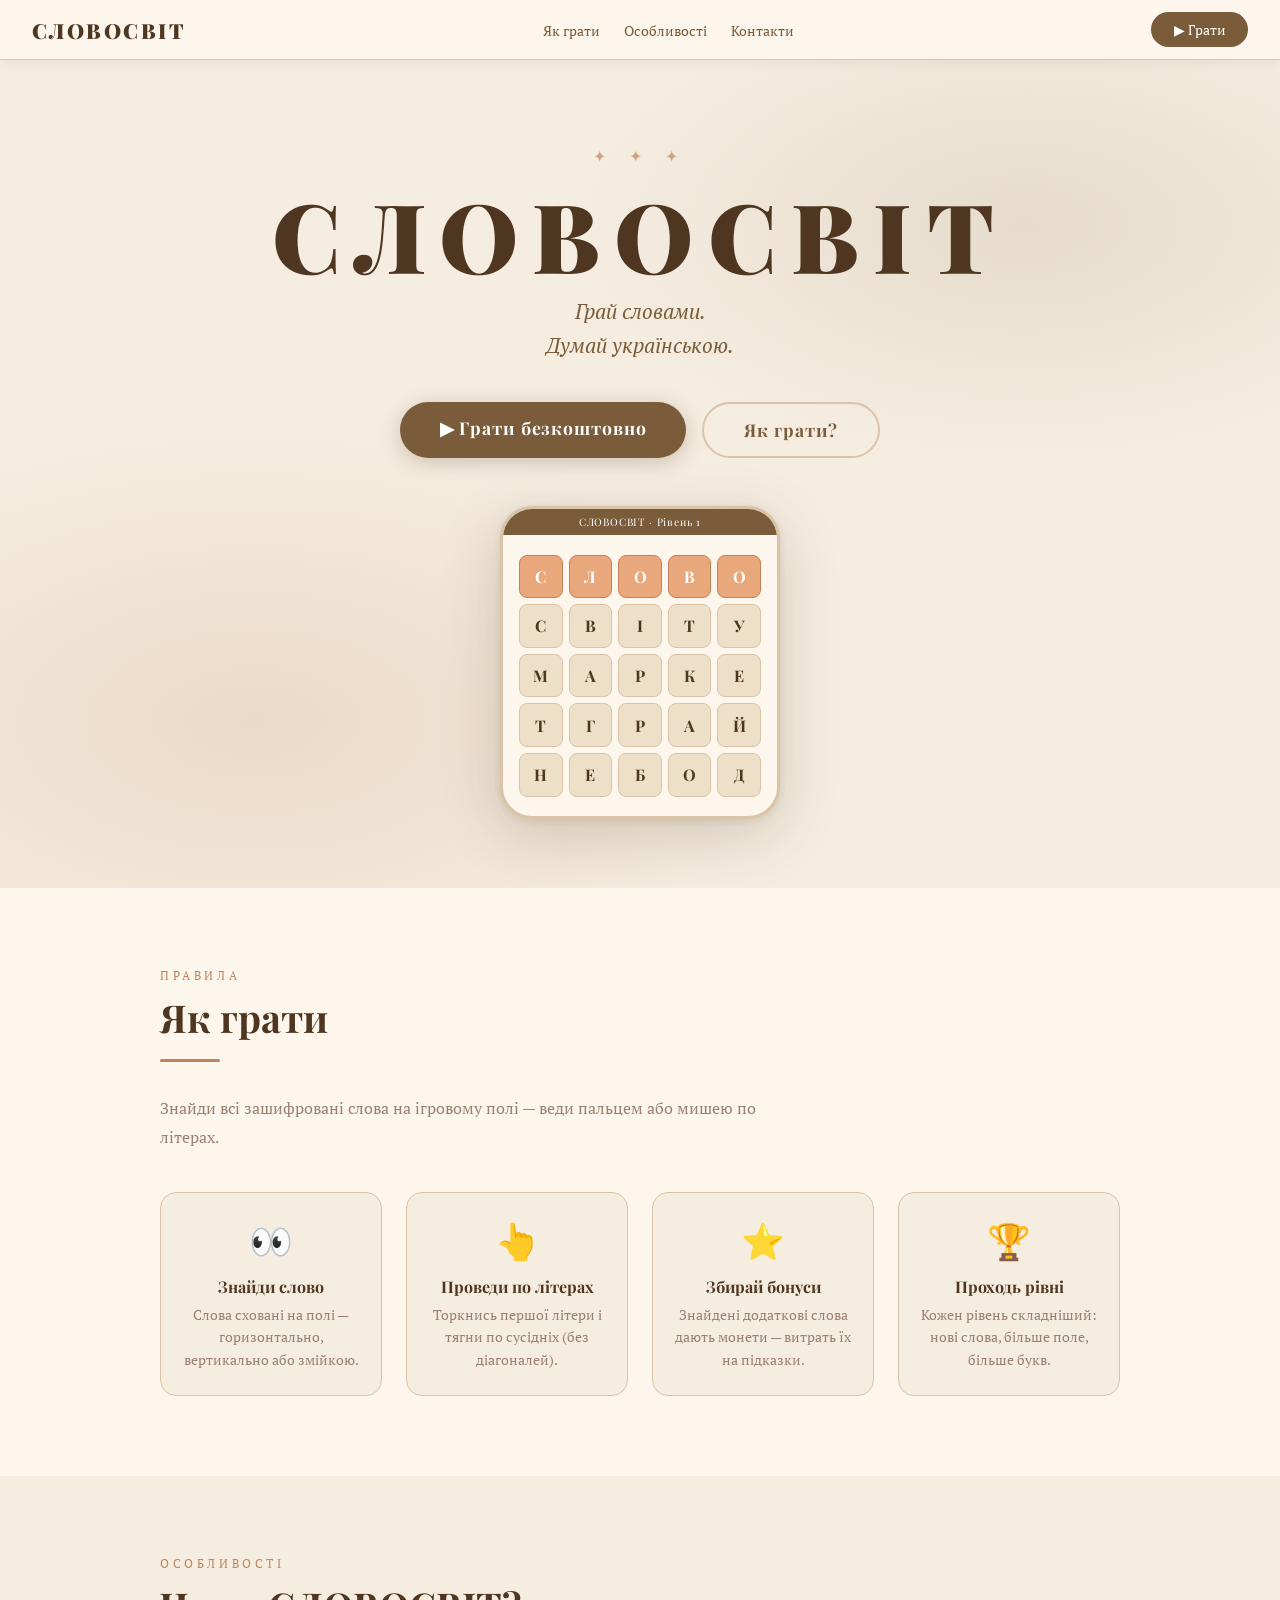
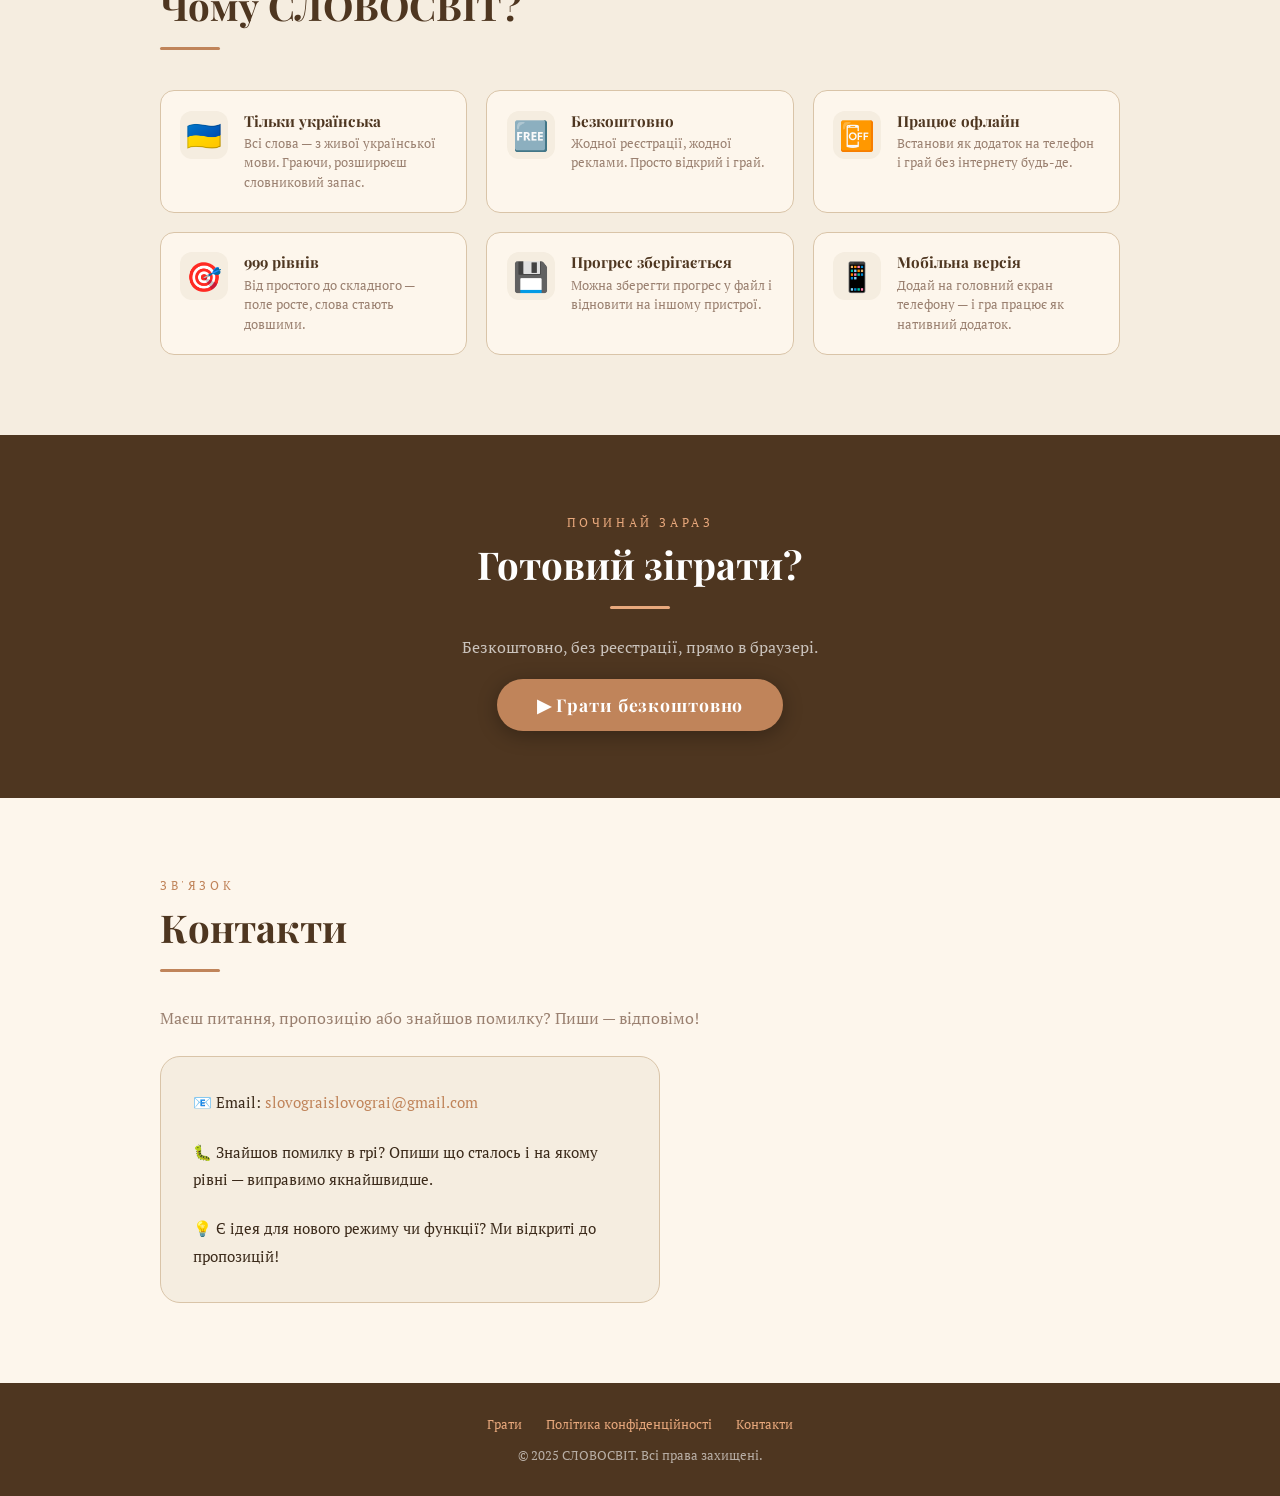
==== commit a1d0c577: "Add files via upload" ====
--- a/index.html
+++ b/index.html
@@ -12,7 +12,7 @@
 <meta property="og:url" content="https://slovograi.github.io">
   <link rel="icon" href="icon-192-v2.png">
 <link rel="apple-touch-icon" href="icon-512.png">
-<link rel="canonical" href="https://slovograi.github.io/landing.html">
+<link rel="canonical" href="https://slovograi.github.io/">
 <link rel="preconnect" href="https://fonts.gstatic.com" crossorigin>
   <link rel="preconnect" href="https://fonts.googleapis.com">
   <link rel="stylesheet" href="https://fonts.googleapis.com/css2?family=Playfair+Display:wght@400;700;900&family=PT+Serif:ital,wght@0,400;0,700;1,400&display=swap">
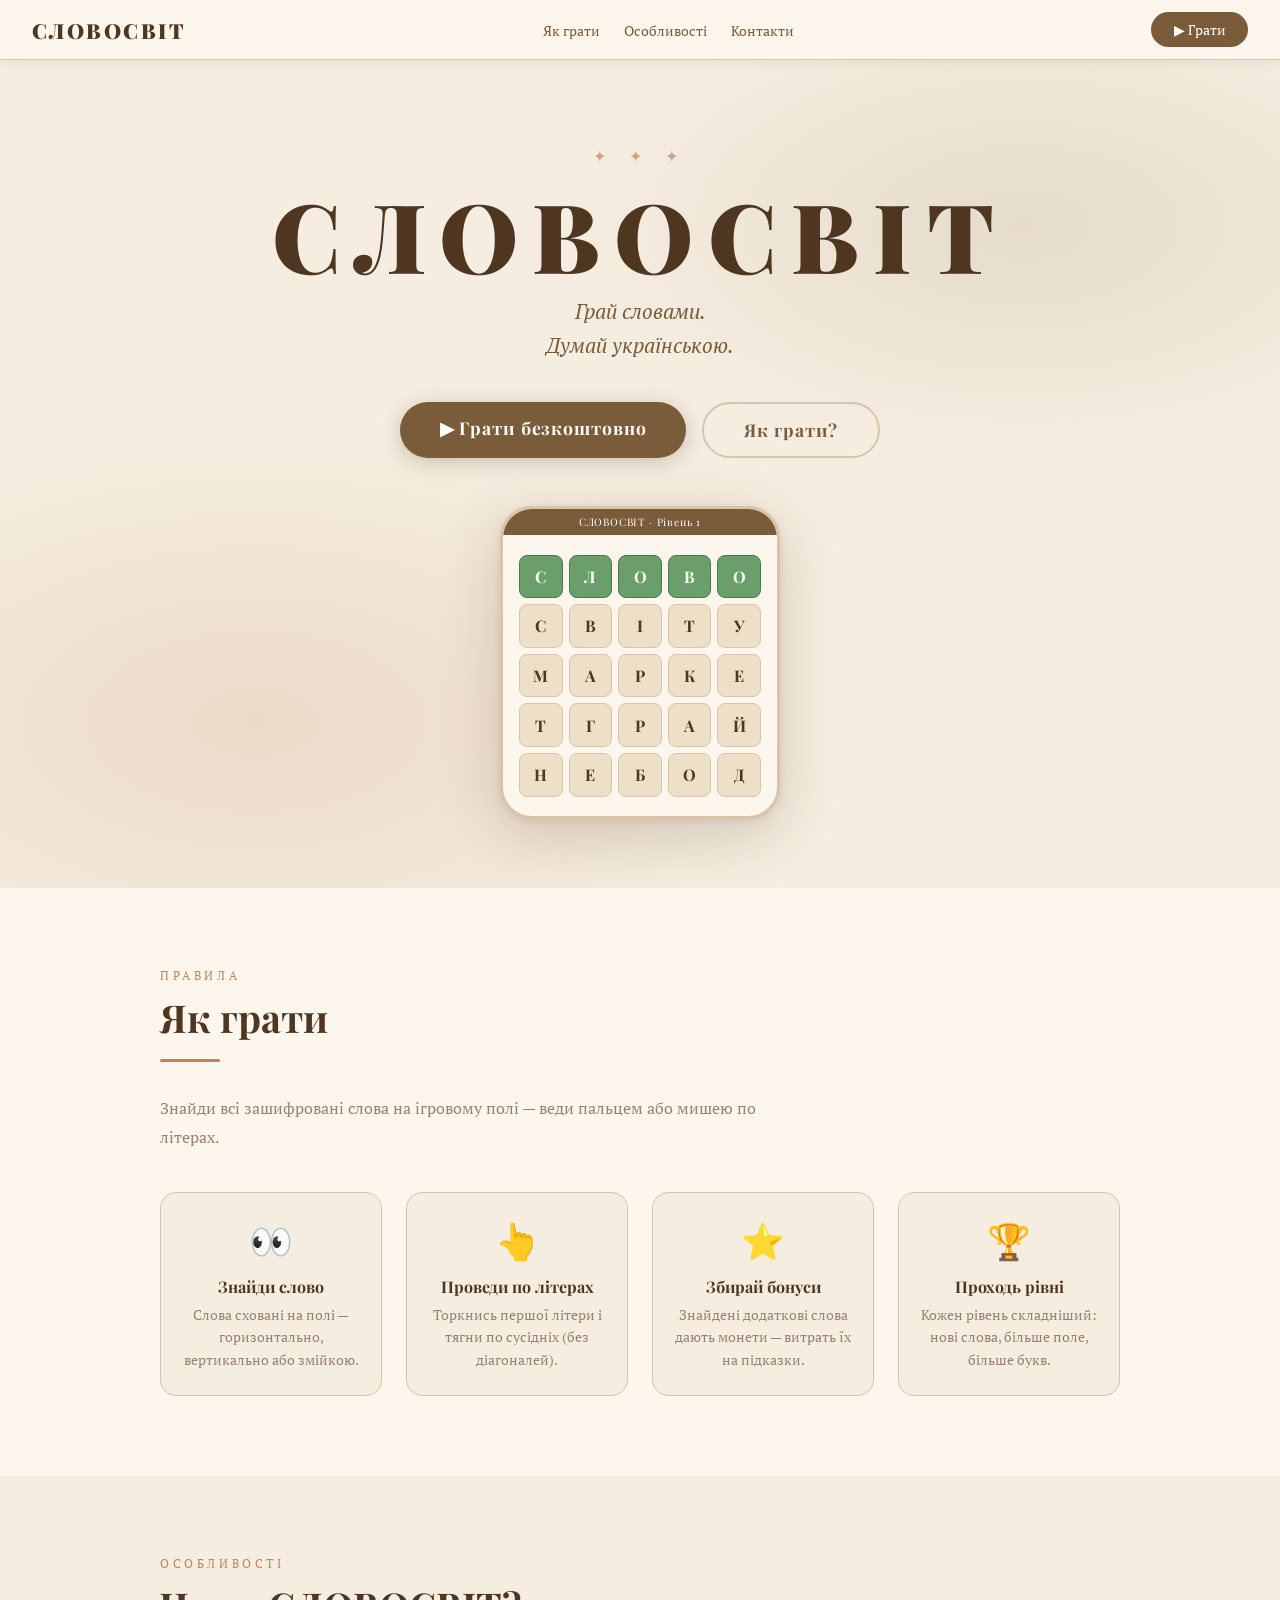
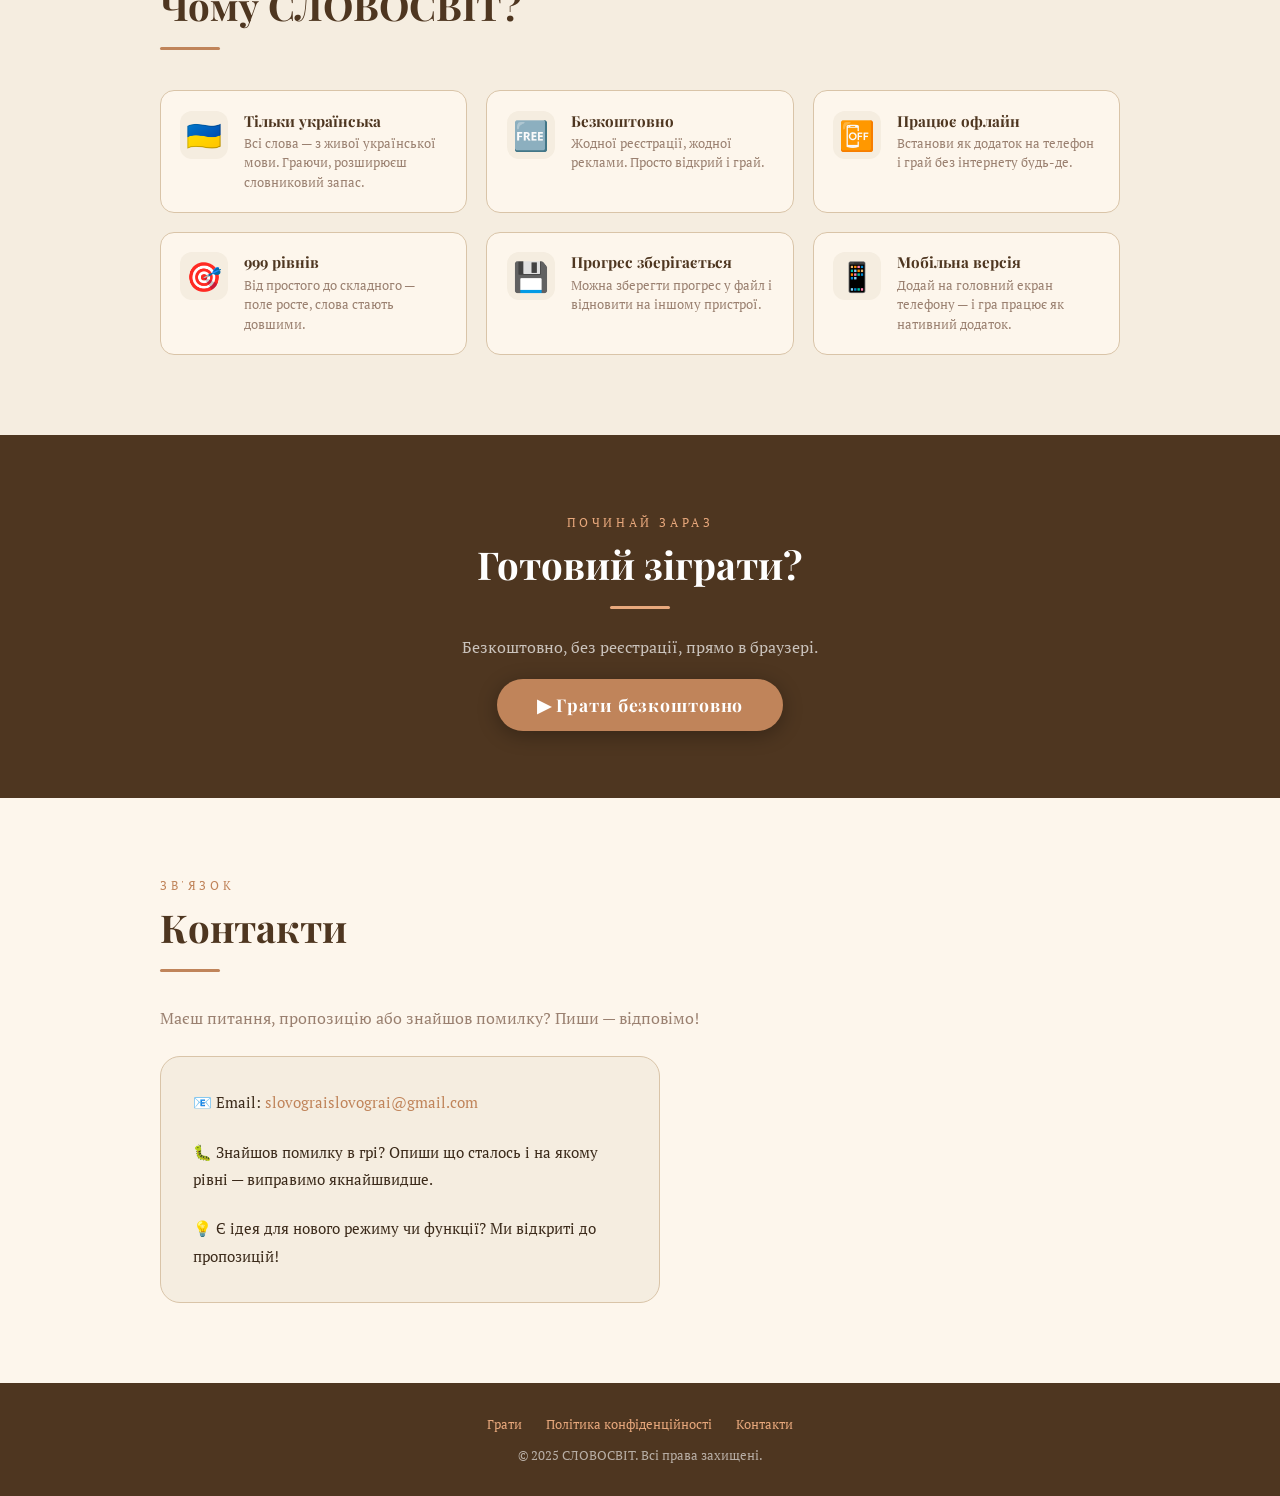
==== commit ad6cd0b8: "Add files via upload" ====
--- a/index.html
+++ b/index.html
@@ -301,7 +301,7 @@
     <li><a href="#features">Особливості</a></li>
     <li><a href="#contact">Контакти</a></li>
   </ul>
-  <a class="nav-play" href="/game.html">▶ Грати</a>
+  <a class="nav-play" href="./game.html">▶ Грати</a>
 </nav>
 
 <!-- HERO -->
@@ -312,7 +312,7 @@
     Грай словами.<br>Думай українською.
   </p>
   <div class="hero-btns">
-    <a class="btn-primary" href="/game.html">
+    <a class="btn-primary" href="./game.html">
 ▶ Грати безкоштовно
 </a>
     <a class="btn-ghost" href="#how">Як грати?</a>
@@ -421,7 +421,7 @@
     <h2 class="section-title">Готовий зіграти?</h2>
     <div class="ornament-line" style="margin: 1rem auto 1.5rem;"></div>
     <p class="section-desc">Безкоштовно, без реєстрації, прямо в браузері.</p>
-    <a class="btn-primary" href="/game.html">
+    <a class="btn-primary" href="./game.html">
 ▶ Грати безкоштовно
 </a>
   </div>
@@ -448,7 +448,7 @@
 <!-- FOOTER -->
 <footer>
   <div class="footer-links">
-    <a href="/game.html">Грати</a>
+    <a href="./game.html">Грати</a>
     <a href="privacy.html">Політика конфіденційності</a>
     <a href="mailto:slovograislovograi@gmail.com">Контакти</a>
   </div>
